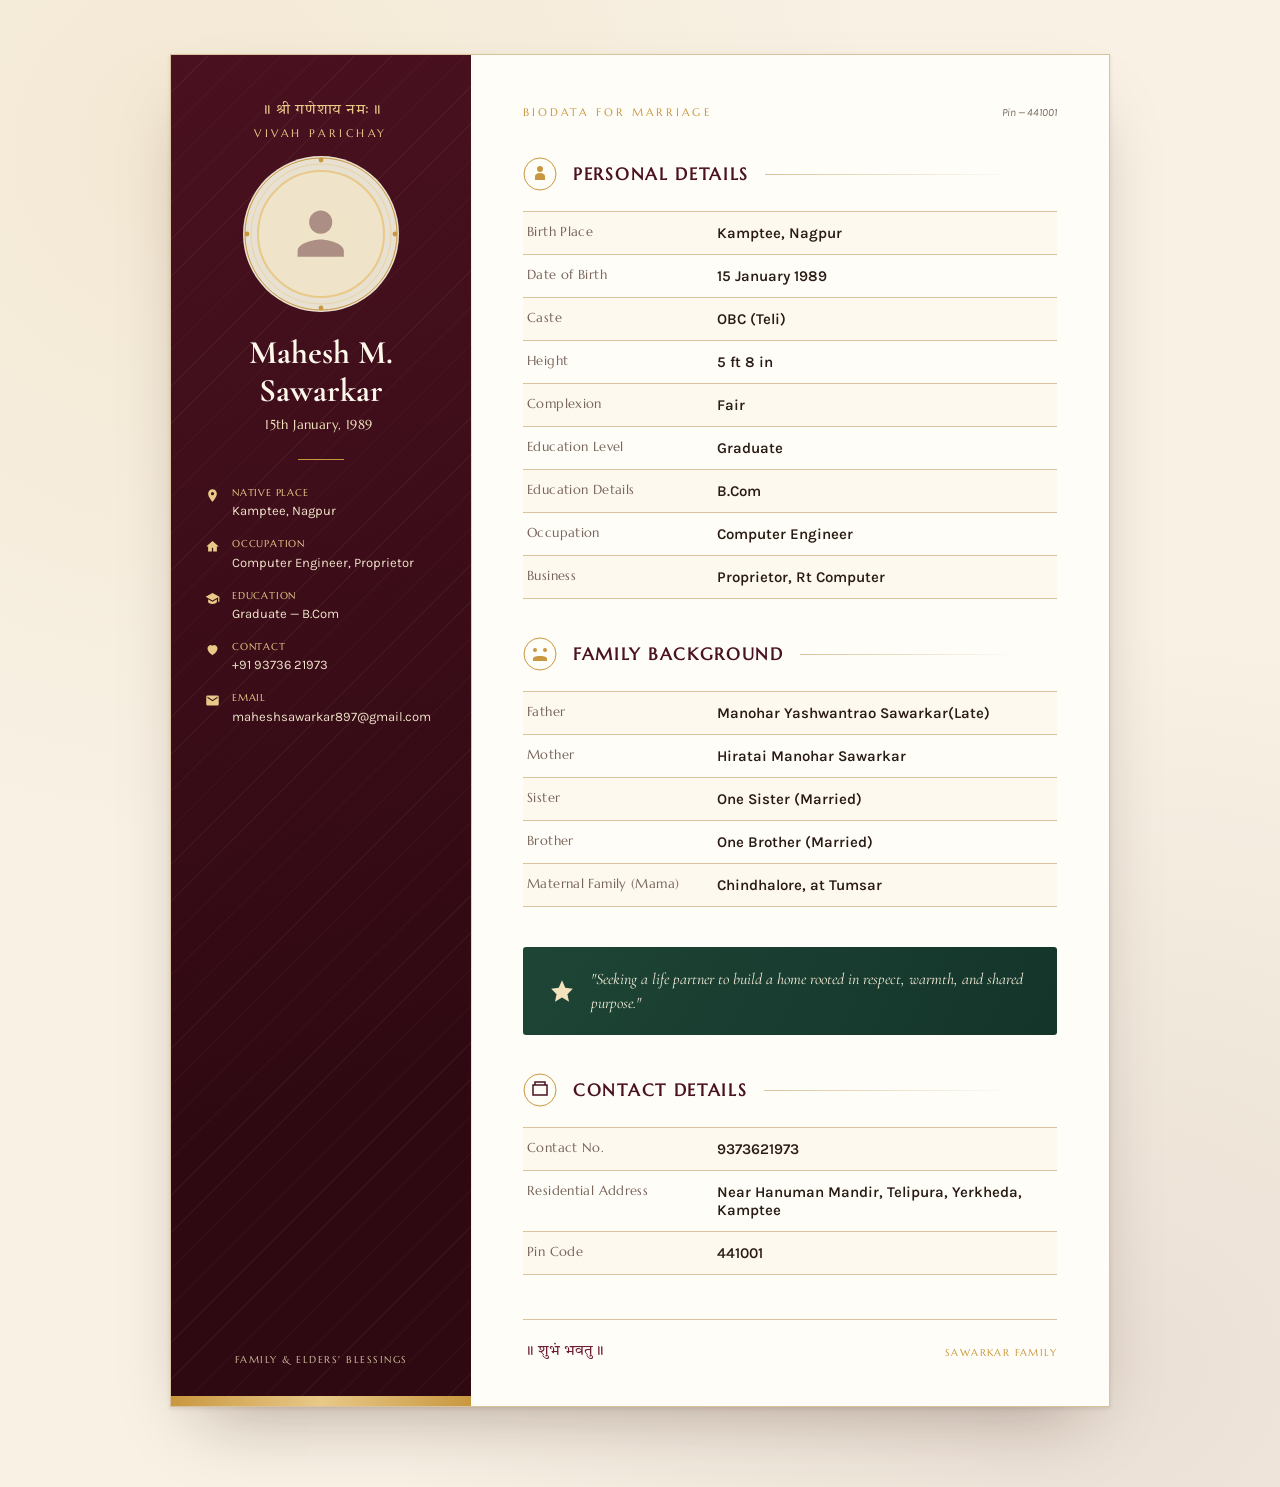
==== mahesh_biodata.html @ 09697fba "Fix: Complete and repair HTML structure - remove truncated content and fix broken imports" ====
<!DOCTYPE html>
<html lang="en">
<head>
<meta charset="UTF-8">
<meta name="viewport" content="width=device-width, initial-scale=1.0">
<title>Mahesh M. Sawarkar — Biodata</title>
<style>
  @import url('https://fonts.googleapis.com/css2?family=Cormorant+Garamond:ital,wght@0,500;0,600;0,700;1,500;1,600&family=Marcellus&family=Karla:wght@400;500;600;700&family=Tiro+Devanagari+Hindi&display=swap');

  :root{
    --maroon: #4a1120;
    --maroon-deep: #2e0912;
    --maroon-soft: #6e1c30;
    --gold: #c9973f;
    --gold-light: #e8c988;
    --gold-pale: #f3e3bd;
    --ivory: #f8f1e4;
    --ivory-2: #efe3c9;
    --ink: #2a1c14;
    --ink-soft: #77645a;
    --line: #d9c39c;
    --emerald: #1e4536;
  }

  *{ box-sizing:border-box; }
  html,body{ margin:0; }

  body{
    background: var(--ivory);
    background-image:
      radial-gradient(circle at 15% 10%, rgba(201,151,63,0.10) 0, transparent 40%),
      radial-gradient(circle at 88% 92%, rgba(74,17,32,0.08) 0, transparent 42%);
    font-family:'Karla', sans-serif;
    color: var(--ink);
    padding: 54px 20px 80px;
  }

  .sheet{
    max-width: 940px;
    margin: 0 auto;
    display:grid;
    grid-template-columns: 300px 1fr;
    background:#fffdf8;
    box-shadow: 0 2px 4px rgba(50,15,10,0.10), 0 34px 70px -30px rgba(50,15,10,0.35);
    position:relative;
    border: 1px solid var(--line);
  }

  /* ===== SIDEBAR ===== */
  .sidebar{
    position:relative;
    background: linear-gradient(165deg, var(--maroon) 0%, var(--maroon-deep) 78%);
    color: var(--ivory);
    padding: 46px 34px 40px;
    overflow:hidden;
    display:flex;
    flex-direction:column;
    align-items:center;
    text-align:center;
  }

  .sidebar::before{
    content:"";
    position:absolute; inset:0;
    background-image: repeating-linear-gradient(135deg, rgba(232,201,136,0.05) 0px, rgba(232,201,136,0.05) 1px, transparent 1px, transparent 26px);
    pointer-events:none;
  }

  .sidebar::after{
    content:"";
    position:absolute;
    left:0; right:0; bottom:0;
    height: 10px;
    background: linear-gradient(to right, var(--gold), var(--gold-light), var(--gold));
  }

  .medallion{
    position:relative;
    width: 156px; height:156px;
    margin-bottom: 22px;
    z-index:1;
    background: #e8e0d0;
    border-radius: 50%;
    display: flex;
    align-items: center;
    justify-content: center;
  }

  .medallion svg{ position:absolute; inset:0; width:100%; height:100%; }
  
  .photo-disc{
    position:absolute;
    inset: 14px;
    border-radius:50%;
    background: var(--ivory-2);
    border: 2px solid var(--gold-light);
    display:flex; 
    align-items:center; 
    justify-content:center;
    overflow:hidden;
  }
  
  .photo-disc svg{ width:56%; height:56%; fill: var(--maroon); opacity:0.4; position:static; }

  .kicker-dev{
    font-family:'Tiro Devanagari Hindi', serif;
    font-size: 15px;
    color: var(--gold-light);
    letter-spacing: 0.04em;
    margin-bottom: 6px;
    z-index:1;
  }

  .kicker{
    font-family:'Marcellus', serif;
    font-size: 10.5px;
    letter-spacing: 0.34em;
    text-transform:uppercase;
    color: var(--gold-light);
    margin-bottom: 16px;
    z-index:1;
  }

  .sidebar h1{
    font-family:'Cormorant Garamond', serif;
    font-weight:700;
    font-size: 33px;
    line-height:1.15;
    margin: 0 0 6px;
    color: #fdf7ea;
    z-index:1;
  }

  .sidebar .dob{
    font-family:'Marcellus', serif;
    font-size: 13px;
    color: var(--gold-pale);
    letter-spacing:0.03em;
    margin-bottom: 26px;
    z-index:1;
  }

  .side-divider{
    width: 46px; height:1px;
    background: var(--gold);
    margin-bottom: 26px;
    z-index:1;
  }

  .quickfacts{
    width:100%;
    display:flex;
    flex-direction:column;
    gap: 16px;
    text-align:left;
    z-index:1;
  }
  
  .qf-item{
    display:flex;
    align-items:flex-start;
    gap: 12px;
  }
  
  .qf-item svg{
    width:15px; height:15px;
    fill: var(--gold-light);
    flex-shrink:0;
    margin-top:2px;
  }
  
  .qf-item .qf-text{
    font-size: 13px;
    line-height:1.45;
    color: var(--ivory-2);
  }
  
  .qf-item .qf-text b{
    display:block;
    font-family:'Marcellus', serif;
    font-size: 10px;
    letter-spacing:0.08em;
    text-transform:uppercase;
    color: var(--gold-light);
    margin-bottom: 2px;
    font-weight:400;
  }

  .side-foot{
    margin-top: auto;
    padding-top: 30px;
    font-family:'Marcellus', serif;
    font-size: 10px;
    letter-spacing:0.15em;
    color: var(--gold-pale);
    text-transform:uppercase;
    opacity:0.8;
    z-index:1;
  }

  /* ===== MAIN CONTENT ===== */
  .content{
    padding: 50px 52px 44px;
    position:relative;
  }

  .content::before{
    content:"";
    position:absolute; top:36px; bottom:36px; left:0;
    width:1px;
    background: linear-gradient(to bottom, transparent, var(--line), transparent);
  }

  .top-strip{
    display:flex;
    justify-content:space-between;
    align-items:baseline;
    margin-bottom: 6px;
  }
  
  .top-strip .eyebrow{
    font-family:'Marcellus', serif;
    font-size: 11px;
    letter-spacing:0.28em;
    text-transform:uppercase;
    color: var(--gold);
  }
  
  .top-strip .ref{
    font-size: 11px;
    color: var(--ink-soft);
    font-style:italic;
  }

  .section{ margin-top: 38px; }
  .section:first-of-type{ margin-top: 18px; }

  .section-title{
    display:flex;
    align-items:center;
    gap: 16px;
    margin-bottom: 20px;
  }
  
  .section-title .glyph{
    width:34px; height:34px;
    flex-shrink:0;
  }
  
  .section-title .glyph svg{ width:100%; height:100%; }
  
  .section-title h2{
    font-family:'Marcellus', serif;
    font-size: 17px;
    letter-spacing:0.1em;
    text-transform: uppercase;
    color: var(--maroon);
    margin:0;
    white-space:nowrap;
  }
  
  .section-title .rule{
    flex:1;
    height:1px;
    background: linear-gradient(to right, var(--line), transparent 85%);
  }

  .ledger{
    border-top: 1px solid var(--line);
  }
  
  .row{
    display:grid;
    grid-template-columns: 190px 1fr;
    padding: 12px 4px;
    border-bottom: 1px solid var(--line);
  }
  
  .row:nth-child(odd){ background: rgba(201,151,63,0.045); }
  
  .row .label{
    font-family:'Marcellus', serif;
    font-size: 12.5px;
    letter-spacing:0.03em;
    color: var(--ink-soft);
  }
  
  .row .value{
    font-size: 15px;
    color: var(--ink);
    font-weight: 600;
  }

  .highlight-band{
    margin-top: 40px;
    background: linear-gradient(120deg, var(--emerald), #14352a);
    border-radius: 3px;
    padding: 20px 26px;
    display:flex;
    align-items:center;
    gap: 16px;
    color: var(--gold-pale);
  }
  
  .highlight-band svg{ width:26px; height:26px; fill:var(--gold-light); flex-shrink:0; }
  
  .highlight-band .htext{
    font-family:'Cormorant Garamond', serif;
    font-style: italic;
    font-size: 16px;
    line-height:1.5;
    color: #f3ecd8;
  }

  .content-footer{
    margin-top: 44px;
    padding-top: 22px;
    border-top: 1px solid var(--line);
    display:flex;
    justify-content:space-between;
    align-items:center;
  }
  
  .content-footer .om{
    font-family:'Tiro Devanagari Hindi', serif;
    font-size: 15px;
    color: var(--maroon-soft);
  }
  
  .content-footer .stamp{
    font-family:'Marcellus', serif;
    font-size: 10px;
    letter-spacing:0.14em;
    text-transform:uppercase;
    color: var(--gold);
  }

  @media (max-width: 760px){
    .sheet{ grid-template-columns: 1fr; }
    .content::before{ display:none; }
    .content{ padding: 40px 26px 34px; }
    .sidebar{ padding: 40px 26px 34px; }
    .row{ grid-template-columns: 140px 1fr; }
  }

  @media print{
    body{ padding:0; background:#fff; }
    .sheet{ box-shadow:none; border:none; grid-template-columns: 260px 1fr; }
  }
</style>
</head>
<body>

<div class="sheet">

  <!-- ============ SIDEBAR ============ -->
  <aside class="sidebar">

    <div class="kicker-dev">॥ श्री गणेशाय नमः ॥</div>
    <div class="kicker">Vivah Parichay</div>

    <div class="medallion">
      <svg viewBox="0 0 156 156">
        <circle cx="78" cy="78" r="76" fill="none" stroke="#c9973f" stroke-width="1"/>
        <circle cx="78" cy="78" r="70" fill="none" stroke="#e8c988" stroke-width="0.6"/>
        <g fill="none" stroke="#c9973f" stroke-width="0.6">
          <circle cx="78" cy="4" r="2.4" fill="#c9973f" stroke="none"/>
          <circle cx="78" cy="152" r="2.4" fill="#c9973f" stroke="none"/>
          <circle cx="4" cy="78" r="2.4" fill="#c9973f" stroke="none"/>
          <circle cx="152" cy="78" r="2.4" fill="#c9973f" stroke="none"/>
        </g>
      </svg>
      <div class="photo-disc">
        <svg viewBox="0 0 24 24" xmlns="http://www.w3.org/2000/svg">
          <path d="M12 12c2.21 0 4-1.79 4-4s-1.79-4-4-4-4 1.79-4 4 1.79 4 4 4zm0 2c-2.67 0-8 1.34-8 4v2h16v-2c0-2.66-5.33-4-8-4z"/>
        </svg>
      </div>
    </div>

    <h1>Mahesh M. Sawarkar</h1>
    <div class="dob">15th January, 1989&nbsp;</div>

    <div class="side-divider"></div>
    <div class="quickfacts">
      <div class="qf-item">
        <svg viewBox="0 0 24 24"><path d="M12 2C8.1 2 5 5.1 5 9c0 5.2 7 13 7 13s7-7.8 7-13c0-3.9-3.1-7-7-7zm0 9.5A2.5 2.5 0 1 1 12 6.5a2.5 2.5 0 0 1 0 5z"/></svg>
        <div class="qf-text"><b>Native Place</b>Kamptee, Nagpur</div>
      </div>
      <div class="qf-item">
        <svg viewBox="0 0 24 24"><path d="M12 3 2 12h3v8h6v-6h2v6h6v-8h3z"/></svg>
        <div class="qf-text"><b>Occupation</b>Computer Engineer, Proprietor</div>
      </div>
      <div class="qf-item">
        <svg viewBox="0 0 24 24"><path d="M12 3 1 9l11 6 9-4.9V17h2V9L12 3zM5 13.2V17c0 2 3 3.6 7 3.6s7-1.6 7-3.6v-3.8l-7 3.8-7-3.8z"/></svg>
        <div class="qf-text"><b>Education</b>Graduate — B.Com</div>
      </div>
      <div class="qf-item">
        <svg viewBox="0 0 24 24"><path d="M12 21s-8-4.6-8-11a5 5 0 0 1 8-4 5 5 0 0 1 8 4c0 6.4-8 11-8 11z"/></svg>
        <div class="qf-text"><b>Contact</b>+91 93736 21973</div>
      </div>
      <div class="qf-item">
        <svg viewBox="0 0 24 24"><path d="M20 4H4a2 2 0 0 0-2 2v12a2 2 0 0 0 2 2h16a2 2 0 0 0 2-2V6a2 2 0 0 0-2-2zm0 4l-8 5-8-5V6l8 5 8-5v2z"/></svg>
        <div class="qf-text"><b>Email</b>maheshsawarkar897@gmail.com</div>
      </div>
    </div>

    <div class="side-foot">Family &amp; Elders' Blessings</div>
  </aside>

  <!-- ============ CONTENT ============ -->
  <div class="content">

    <div class="top-strip">
      <span class="eyebrow">Biodata for Marriage</span>
      <span class="ref">Pin — 441001</span>
    </div>

    <div class="section">
      <div class="section-title">
        <span class="glyph">
          <svg viewBox="0 0 34 34">
            <circle cx="17" cy="17" r="16" fill="none" stroke="#c9973f" stroke-width="1"/>
            <circle cx="17" cy="12" r="3" fill="#c9973f"/>
            <path d="M17 16c-3 0-5 1.5-5 3v4h10v-4c0-1.5-2-3-5-3z" fill="#c9973f"/>
          </svg>
        </span>
        <h2>Personal Details</h2>
        <span class="rule"></span>
      </div>
      <div class="ledger">
        <div class="row"><div class="label">Birth Place</div><div class="value">Kamptee, Nagpur</div></div>
        <div class="row"><div class="label">Date of Birth</div><div class="value">15 January 1989</div></div>
        <div class="row"><div class="label">Caste</div><div class="value">OBC (Teli)</div></div>
        <div class="row"><div class="label">Height</div><div class="value">5 ft 8 in</div></div>
        <div class="row"><div class="label">Complexion</div><div class="value">Fair</div></div>
        <div class="row"><div class="label">Education Level</div><div class="value">Graduate</div></div>
        <div class="row"><div class="label">Education Details</div><div class="value">B.Com</div></div>
        <div class="row"><div class="label">Occupation</div><div class="value">Computer Engineer</div></div>
        <div class="row"><div class="label">Business</div><div class="value">Proprietor, Rt Computer</div></div>
      </div>
    </div>

    <div class="section">
      <div class="section-title">
        <span class="glyph">
          <svg viewBox="0 0 34 34">
            <circle cx="17" cy="17" r="16" fill="none" stroke="#c9973f" stroke-width="1"/>
            <circle cx="12" cy="13" r="2" fill="#c9973f"/>
            <circle cx="22" cy="13" r="2" fill="#c9973f"/>
            <path d="M10 22c0-2 2-3 7-3s7 1 7 3v2H10z" fill="#c9973f"/>
          </svg>
        </span>
        <h2>Family Background</h2>
        <span class="rule"></span>
      </div>
      <div class="ledger">
        <div class="row"><div class="label">Father</div><div class="value">Manohar Yashwantrao Sawarkar(Late)</div></div>
        <div class="row"><div class="label">Mother</div><div class="value">Hiratai Manohar Sawarkar</div></div>
        <div class="row"><div class="label">Sister</div><div class="value">One Sister (Married)</div></div>
        <div class="row"><div class="label">Brother</div><div class="value">One Brother (Married)</div></div>
        <div class="row"><div class="label">Maternal Family (Mama)</div><div class="value">Chindhalore, at Tumsar</div></div>
      </div>
    </div>

    <div class="highlight-band">
      <svg viewBox="0 0 24 24"><path d="M12 2 9 9l-7 1 5 5-1.5 7L12 18l6.5 4L17 15l5-5-7-1z" fill="currentColor"/></svg>
      <div class="htext">"Seeking a life partner to build a home rooted in respect, warmth, and shared purpose."</div>
    </div>

    <div class="section">
      <div class="section-title">
        <span class="glyph">
          <svg viewBox="0 0 34 34">
            <circle cx="17" cy="17" r="16" fill="none" stroke="#c9973f" stroke-width="1"/>
            <rect x="10" y="12" width="14" height="10" fill="none" stroke="#4a1120" stroke-width="1.5"/>
            <path d="M12 12V9h10v3" fill="none" stroke="#4a1120" stroke-width="1.5"/>
          </svg>
        </span>
        <h2>Contact Details</h2>
        <span class="rule"></span>
      </div>
      <div class="ledger">
        <div class="row"><div class="label">Contact No.</div><div class="value">9373621973</div></div>
        <div class="row"><div class="label">Residential Address</div><div class="value">Near Hanuman Mandir, Telipura, Yerkheda, Kamptee</div></div>
        <div class="row"><div class="label">Pin Code</div><div class="value">441001</div></div>
      </div>
    </div>

    <div class="content-footer">
      <span class="om">॥ शुभं भवतु ॥</span>
      <span class="stamp">Sawarkar Family</span>
    </div>

  </div>

</div>

</body>
</html>
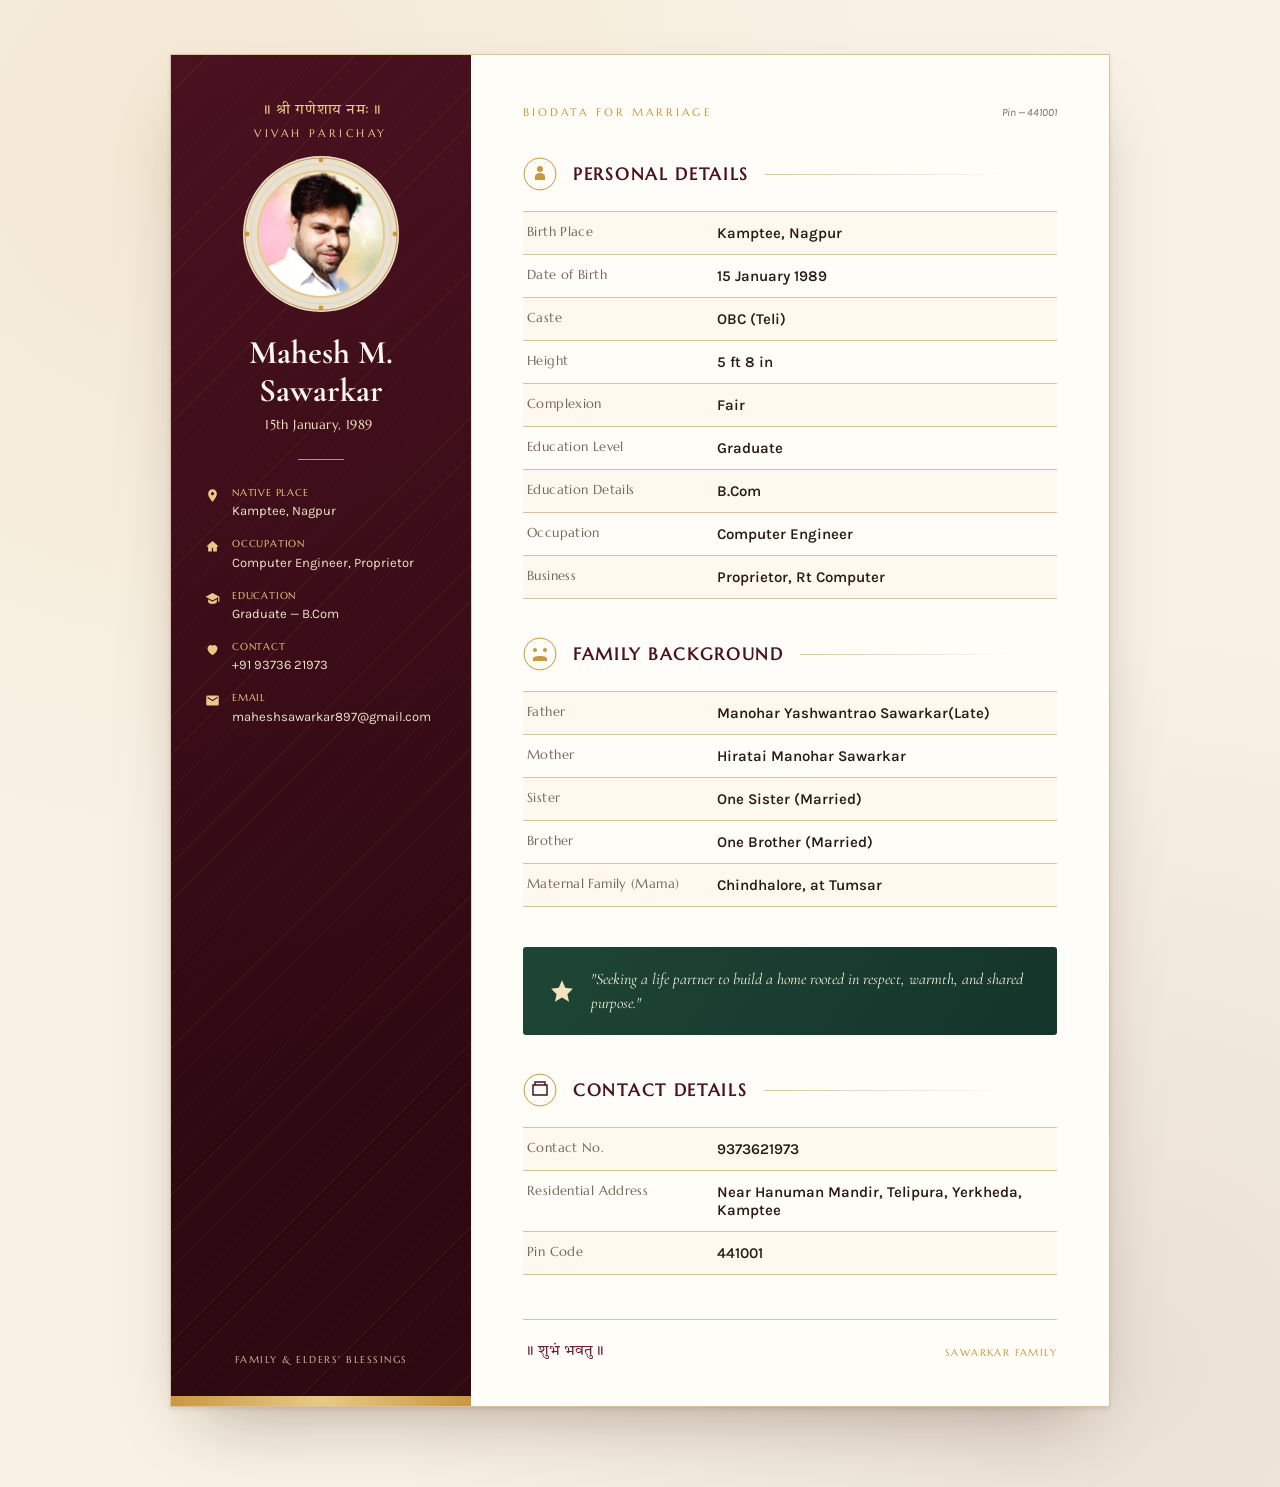
==== commit a1a0c7ff: "Add image.jpeg to profile photo section" ====
--- a/mahesh_biodata.html
+++ b/mahesh_biodata.html
@@ -100,6 +100,13 @@
     overflow:hidden;
   }
   
+  .photo-disc img{ 
+    width: 100%; 
+    height: 100%; 
+    object-fit: cover; 
+    border-radius: 50%;
+  }
+  
   .photo-disc svg{ width:56%; height:56%; fill: var(--maroon); opacity:0.4; position:static; }
 
   .kicker-dev{
@@ -371,9 +378,7 @@
         </g>
       </svg>
       <div class="photo-disc">
-        <svg viewBox="0 0 24 24" xmlns="http://www.w3.org/2000/svg">
-          <path d="M12 12c2.21 0 4-1.79 4-4s-1.79-4-4-4-4 1.79-4 4 1.79 4 4 4zm0 2c-2.67 0-8 1.34-8 4v2h16v-2c0-2.66-5.33-4-8-4z"/>
-        </svg>
+        <img src="image.jpeg" alt="Mahesh M. Sawarkar">
       </div>
     </div>
 
@@ -496,4 +501,4 @@
 </div>
 
 </body>
-</html>+</html>
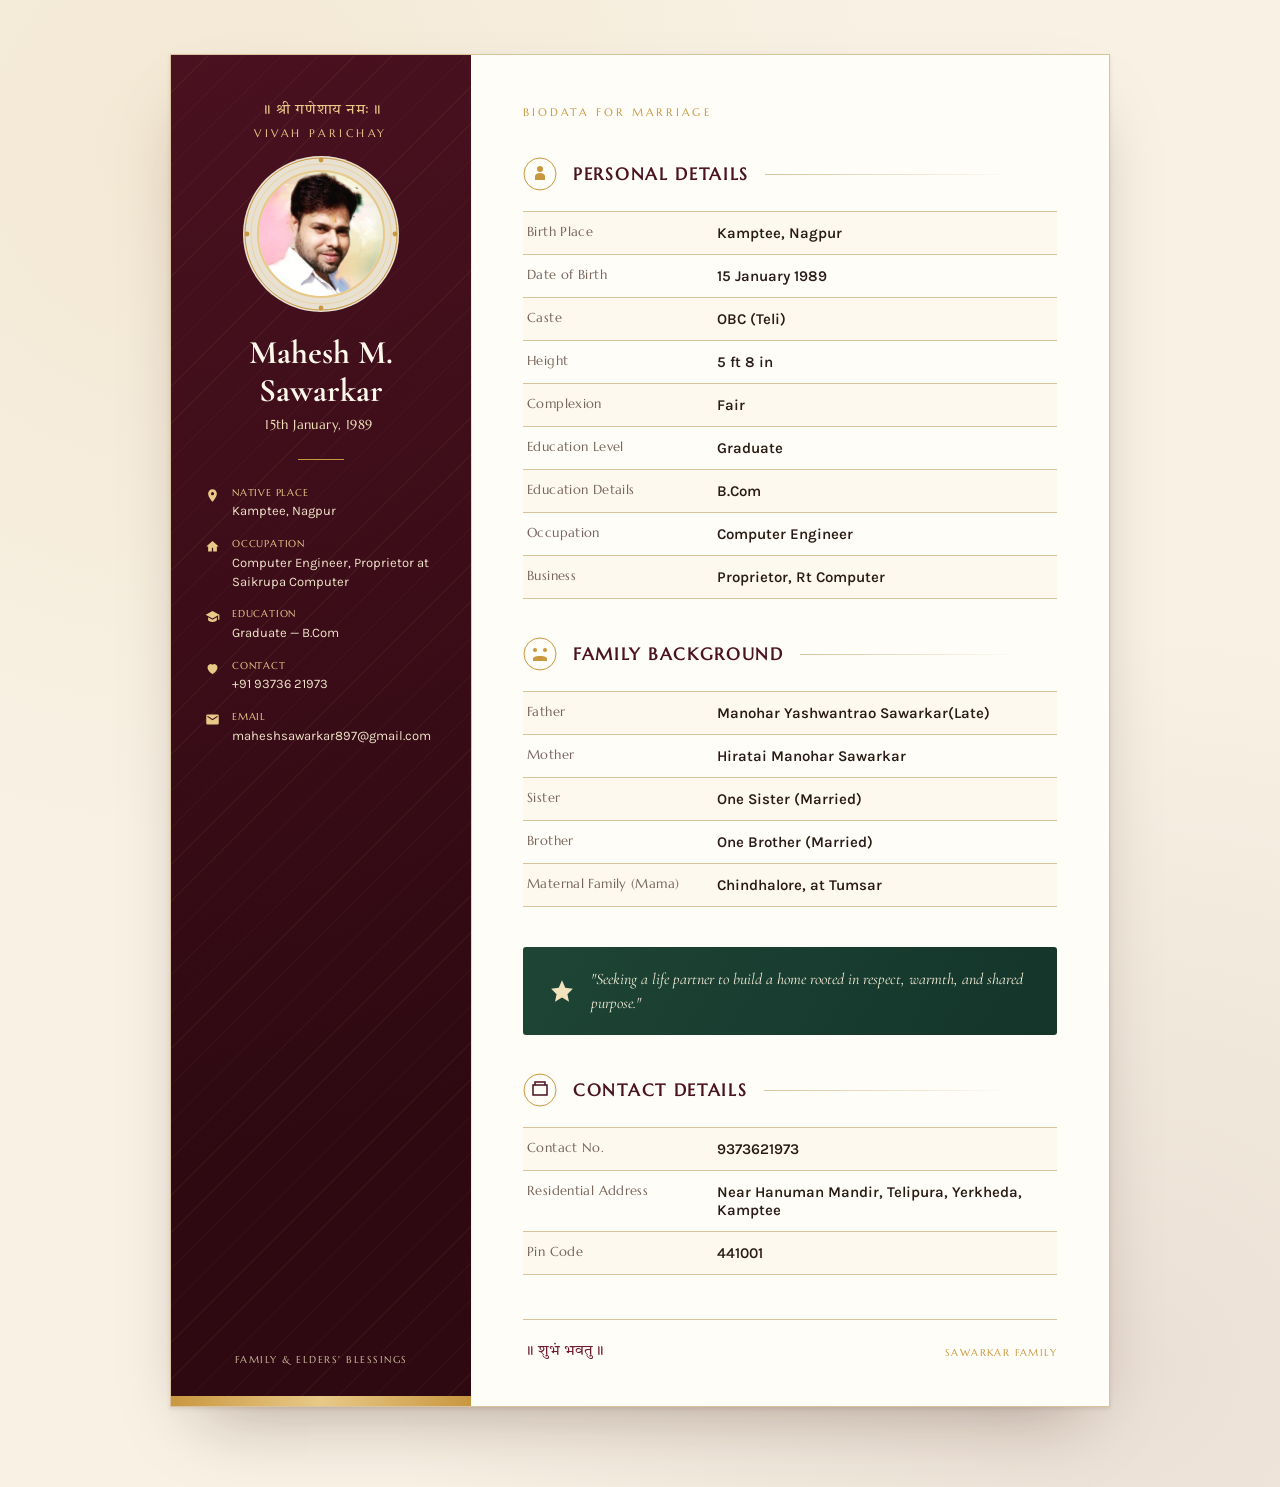
==== commit 006adbc6: "Update mahesh_biodata.html" ====
--- a/mahesh_biodata.html
+++ b/mahesh_biodata.html
@@ -393,7 +393,7 @@
       </div>
       <div class="qf-item">
         <svg viewBox="0 0 24 24"><path d="M12 3 2 12h3v8h6v-6h2v6h6v-8h3z"/></svg>
-        <div class="qf-text"><b>Occupation</b>Computer Engineer, Proprietor</div>
+        <div class="qf-text"><b>Occupation</b>Computer Engineer, Proprietor at Saikrupa Computer</div>
       </div>
       <div class="qf-item">
         <svg viewBox="0 0 24 24"><path d="M12 3 1 9l11 6 9-4.9V17h2V9L12 3zM5 13.2V17c0 2 3 3.6 7 3.6s7-1.6 7-3.6v-3.8l-7 3.8-7-3.8z"/></svg>
@@ -417,7 +417,7 @@
 
     <div class="top-strip">
       <span class="eyebrow">Biodata for Marriage</span>
-      <span class="ref">Pin — 441001</span>
+      <span class="ref"> </span>
     </div>
 
     <div class="section">
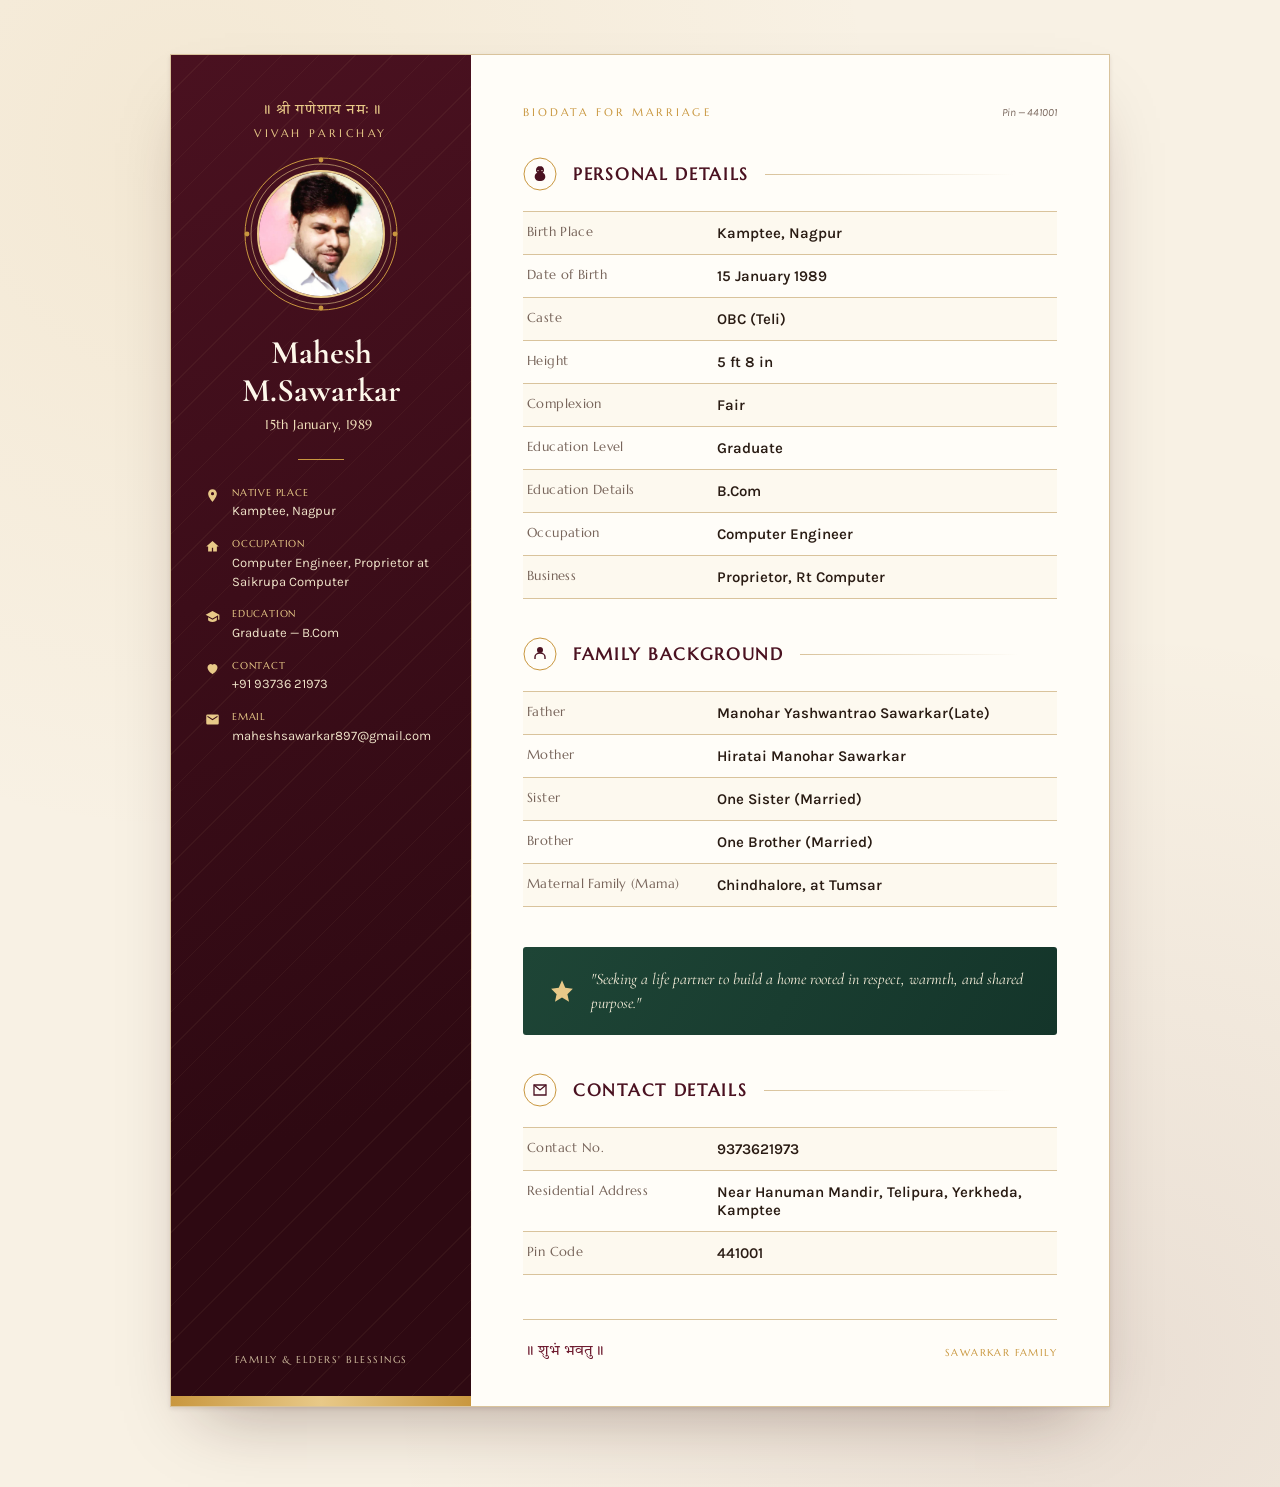
==== commit 02c23801: "Update biodata HTML styles, pin code, and add image update script" ====
--- a/mahesh_biodata.html
+++ b/mahesh_biodata.html
@@ -79,35 +79,25 @@
     width: 156px; height:156px;
     margin-bottom: 22px;
     z-index:1;
-    background: #e8e0d0;
-    border-radius: 50%;
-    display: flex;
-    align-items: center;
-    justify-content: center;
-  }
-
+  }
   .medallion svg{ position:absolute; inset:0; width:100%; height:100%; }
-  
+  .medallion .frame{ animation:none; }
   .photo-disc{
     position:absolute;
     inset: 14px;
     border-radius:50%;
     background: var(--ivory-2);
     border: 2px solid var(--gold-light);
-    display:flex; 
-    align-items:center; 
-    justify-content:center;
+    display:flex; align-items:center; justify-content:center;
     overflow:hidden;
   }
-  
-  .photo-disc img{ 
-    width: 100%; 
-    height: 100%; 
-    object-fit: cover; 
-    border-radius: 50%;
-  }
-  
   .photo-disc svg{ width:56%; height:56%; fill: var(--maroon); opacity:0.4; position:static; }
+  .photo-disc img{
+    width:100%;
+    height:100%;
+    object-fit:cover;
+    display:block;
+  }
 
   .kicker-dev{
     font-family:'Tiro Devanagari Hindi', serif;
@@ -162,26 +152,22 @@
     text-align:left;
     z-index:1;
   }
-  
   .qf-item{
     display:flex;
     align-items:flex-start;
     gap: 12px;
   }
-  
   .qf-item svg{
     width:15px; height:15px;
     fill: var(--gold-light);
     flex-shrink:0;
     margin-top:2px;
   }
-  
   .qf-item .qf-text{
     font-size: 13px;
     line-height:1.45;
     color: var(--ivory-2);
   }
-  
   .qf-item .qf-text b{
     display:block;
     font-family:'Marcellus', serif;
@@ -224,7 +210,6 @@
     align-items:baseline;
     margin-bottom: 6px;
   }
-  
   .top-strip .eyebrow{
     font-family:'Marcellus', serif;
     font-size: 11px;
@@ -232,7 +217,6 @@
     text-transform:uppercase;
     color: var(--gold);
   }
-  
   .top-strip .ref{
     font-size: 11px;
     color: var(--ink-soft);
@@ -248,14 +232,11 @@
     gap: 16px;
     margin-bottom: 20px;
   }
-  
   .section-title .glyph{
     width:34px; height:34px;
     flex-shrink:0;
   }
-  
   .section-title .glyph svg{ width:100%; height:100%; }
-  
   .section-title h2{
     font-family:'Marcellus', serif;
     font-size: 17px;
@@ -265,7 +246,6 @@
     margin:0;
     white-space:nowrap;
   }
-  
   .section-title .rule{
     flex:1;
     height:1px;
@@ -275,23 +255,19 @@
   .ledger{
     border-top: 1px solid var(--line);
   }
-  
   .row{
     display:grid;
     grid-template-columns: 190px 1fr;
     padding: 12px 4px;
     border-bottom: 1px solid var(--line);
   }
-  
   .row:nth-child(odd){ background: rgba(201,151,63,0.045); }
-  
   .row .label{
     font-family:'Marcellus', serif;
     font-size: 12.5px;
     letter-spacing:0.03em;
     color: var(--ink-soft);
   }
-  
   .row .value{
     font-size: 15px;
     color: var(--ink);
@@ -308,9 +284,7 @@
     gap: 16px;
     color: var(--gold-pale);
   }
-  
   .highlight-band svg{ width:26px; height:26px; fill:var(--gold-light); flex-shrink:0; }
-  
   .highlight-band .htext{
     font-family:'Cormorant Garamond', serif;
     font-style: italic;
@@ -327,13 +301,11 @@
     justify-content:space-between;
     align-items:center;
   }
-  
   .content-footer .om{
     font-family:'Tiro Devanagari Hindi', serif;
     font-size: 15px;
     color: var(--maroon-soft);
   }
-  
   .content-footer .stamp{
     font-family:'Marcellus', serif;
     font-size: 10px;
@@ -382,7 +354,7 @@
       </div>
     </div>
 
-    <h1>Mahesh M. Sawarkar</h1>
+    <h1>Mahesh M.Sawarkar</h1>
     <div class="dob">15th January, 1989&nbsp;</div>
 
     <div class="side-divider"></div>
@@ -404,7 +376,7 @@
         <div class="qf-text"><b>Contact</b>+91 93736 21973</div>
       </div>
       <div class="qf-item">
-        <svg viewBox="0 0 24 24"><path d="M20 4H4a2 2 0 0 0-2 2v12a2 2 0 0 0 2 2h16a2 2 0 0 0 2-2V6a2 2 0 0 0-2-2zm0 4l-8 5-8-5V6l8 5 8-5v2z"/></svg>
+        <svg viewBox="0 0 24 24"><path d="M20 4H4a2 2 0 0 0-2 2v12a2 2 0 0 0 2 2h16a2 2 0 0 0 2-2V6a2 2 0 0 0-2-2zm0 4-8 5-8-5V6l8 5 8-5v2z"/></svg>
         <div class="qf-text"><b>Email</b>maheshsawarkar897@gmail.com</div>
       </div>
     </div>
@@ -417,18 +389,12 @@
 
     <div class="top-strip">
       <span class="eyebrow">Biodata for Marriage</span>
-      <span class="ref"> </span>
+      <span class="ref">Pin — 441001</span>
     </div>
 
     <div class="section">
       <div class="section-title">
-        <span class="glyph">
-          <svg viewBox="0 0 34 34">
-            <circle cx="17" cy="17" r="16" fill="none" stroke="#c9973f" stroke-width="1"/>
-            <circle cx="17" cy="12" r="3" fill="#c9973f"/>
-            <path d="M17 16c-3 0-5 1.5-5 3v4h10v-4c0-1.5-2-3-5-3z" fill="#c9973f"/>
-          </svg>
-        </span>
+        <span class="glyph"><svg viewBox="0 0 34 34"><circle cx="17" cy="17" r="16" fill="none" stroke="#c9973f" stroke-width="1"/><path d="M17 9c-2.5 0-4 1.8-4 4 0 1.3.5 2.2 1.3 2.8-1.3.5-2.6 1.8-2.6 4 0 2.6 2.3 4.3 5.3 4.3s5.3-1.7 5.3-4.3c0-2.2-1.3-3.5-2.6-4 .8-.6 1.3-1.5 1.3-2.8 0-2.2-1.5-4-4-4z" fill="#4a1120"/><circle cx="15" cy="13.6" r="0.7" fill="#f8f1e4"/><circle cx="19" cy="13.6" r="0.7" fill="#f8f1e4"/></svg></span>
         <h2>Personal Details</h2>
         <span class="rule"></span>
       </div>
@@ -447,14 +413,7 @@
 
     <div class="section">
       <div class="section-title">
-        <span class="glyph">
-          <svg viewBox="0 0 34 34">
-            <circle cx="17" cy="17" r="16" fill="none" stroke="#c9973f" stroke-width="1"/>
-            <circle cx="12" cy="13" r="2" fill="#c9973f"/>
-            <circle cx="22" cy="13" r="2" fill="#c9973f"/>
-            <path d="M10 22c0-2 2-3 7-3s7 1 7 3v2H10z" fill="#c9973f"/>
-          </svg>
-        </span>
+        <span class="glyph"><svg viewBox="0 0 34 34"><circle cx="17" cy="17" r="16" fill="none" stroke="#c9973f" stroke-width="1"/><path d="M12 22v-2c0-2.2 2.2-4 5-4s5 1.8 5 4v2" fill="none" stroke="#4a1120" stroke-width="1.4"/><circle cx="17" cy="13" r="3" fill="#4a1120"/></svg></span>
         <h2>Family Background</h2>
         <span class="rule"></span>
       </div>
@@ -468,19 +427,13 @@
     </div>
 
     <div class="highlight-band">
-      <svg viewBox="0 0 24 24"><path d="M12 2 9 9l-7 1 5 5-1.5 7L12 18l6.5 4L17 15l5-5-7-1z" fill="currentColor"/></svg>
+      <svg viewBox="0 0 24 24"><path d="M12 2 9 9l-7 1 5 5-1.5 7L12 18l6.5 4L17 15l5-5-7-1z"/></svg>
       <div class="htext">"Seeking a life partner to build a home rooted in respect, warmth, and shared purpose."</div>
     </div>
 
     <div class="section">
       <div class="section-title">
-        <span class="glyph">
-          <svg viewBox="0 0 34 34">
-            <circle cx="17" cy="17" r="16" fill="none" stroke="#c9973f" stroke-width="1"/>
-            <rect x="10" y="12" width="14" height="10" fill="none" stroke="#4a1120" stroke-width="1.5"/>
-            <path d="M12 12V9h10v3" fill="none" stroke="#4a1120" stroke-width="1.5"/>
-          </svg>
-        </span>
+        <span class="glyph"><svg viewBox="0 0 34 34"><circle cx="17" cy="17" r="16" fill="none" stroke="#c9973f" stroke-width="1"/><path d="M11 12h12v10H11z" fill="none" stroke="#4a1120" stroke-width="1.3"/><path d="M11 12l6 5 6-5" fill="none" stroke="#4a1120" stroke-width="1.3"/></svg></span>
         <h2>Contact Details</h2>
         <span class="rule"></span>
       </div>
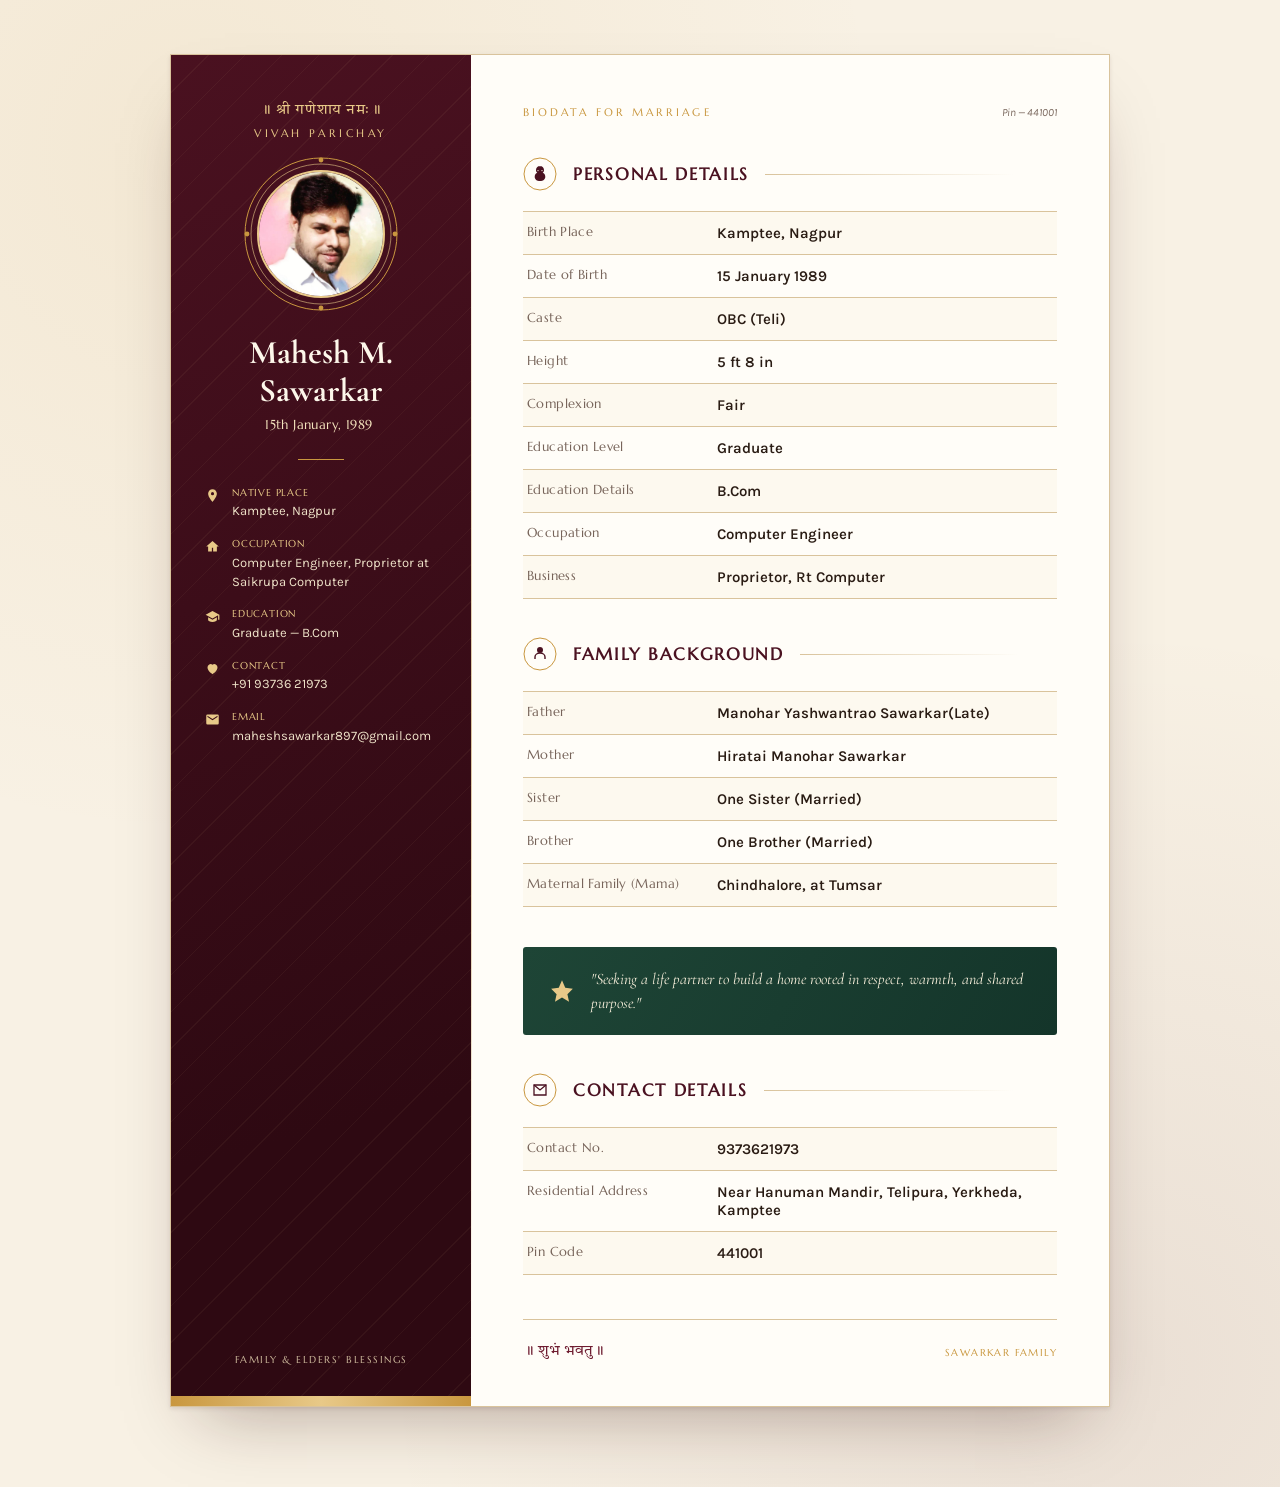
==== commit 3d778fed: "Fix spacing in name header" ====
--- a/mahesh_biodata.html
+++ b/mahesh_biodata.html
@@ -354,7 +354,7 @@
       </div>
     </div>
 
-    <h1>Mahesh M.Sawarkar</h1>
+    <h1>Mahesh M. Sawarkar</h1>
     <div class="dob">15th January, 1989&nbsp;</div>
 
     <div class="side-divider"></div>
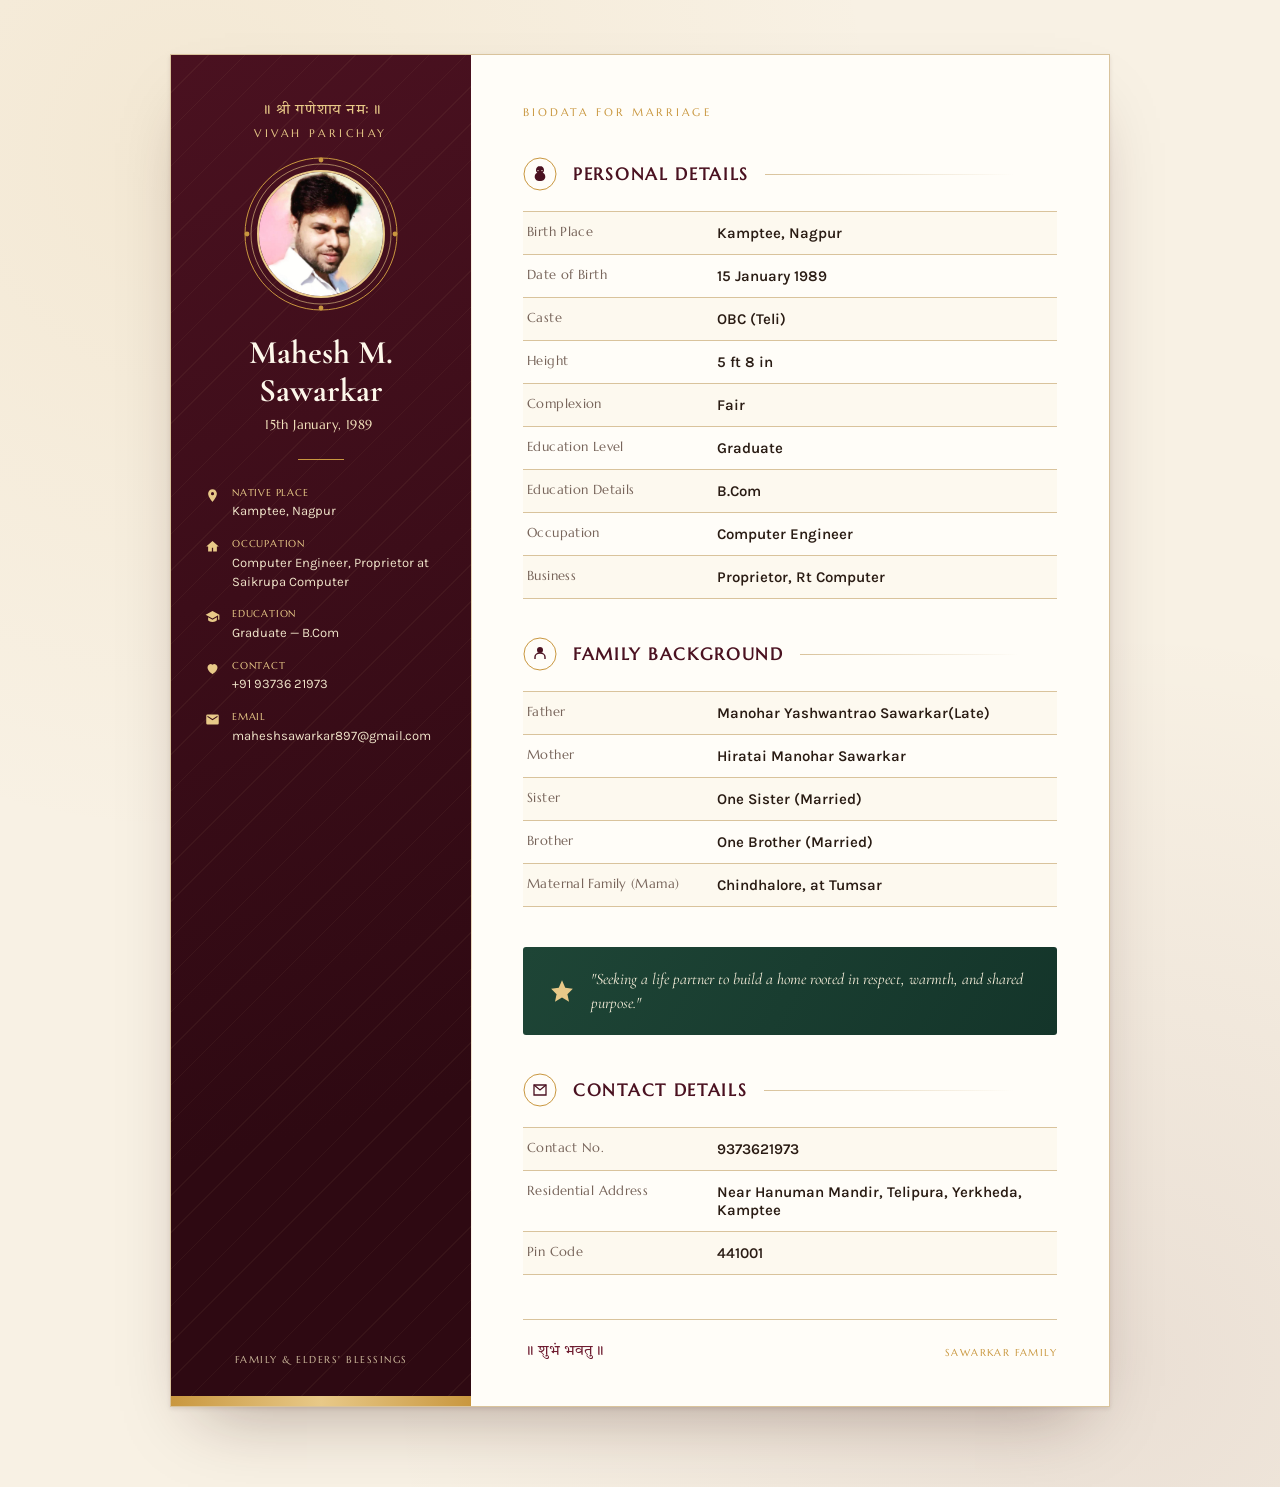
==== commit 54212c81: "Update biodata HTML formatting, indentation, and structure" ====
--- a/mahesh_biodata.html
+++ b/mahesh_biodata.html
@@ -1,457 +1,631 @@
 <!DOCTYPE html>
 <html lang="en">
+
 <head>
-<meta charset="UTF-8">
-<meta name="viewport" content="width=device-width, initial-scale=1.0">
-<title>Mahesh M. Sawarkar — Biodata</title>
-<style>
-  @import url('https://fonts.googleapis.com/css2?family=Cormorant+Garamond:ital,wght@0,500;0,600;0,700;1,500;1,600&family=Marcellus&family=Karla:wght@400;500;600;700&family=Tiro+Devanagari+Hindi&display=swap');
-
-  :root{
-    --maroon: #4a1120;
-    --maroon-deep: #2e0912;
-    --maroon-soft: #6e1c30;
-    --gold: #c9973f;
-    --gold-light: #e8c988;
-    --gold-pale: #f3e3bd;
-    --ivory: #f8f1e4;
-    --ivory-2: #efe3c9;
-    --ink: #2a1c14;
-    --ink-soft: #77645a;
-    --line: #d9c39c;
-    --emerald: #1e4536;
-  }
-
-  *{ box-sizing:border-box; }
-  html,body{ margin:0; }
-
-  body{
-    background: var(--ivory);
-    background-image:
-      radial-gradient(circle at 15% 10%, rgba(201,151,63,0.10) 0, transparent 40%),
-      radial-gradient(circle at 88% 92%, rgba(74,17,32,0.08) 0, transparent 42%);
-    font-family:'Karla', sans-serif;
-    color: var(--ink);
-    padding: 54px 20px 80px;
-  }
-
-  .sheet{
-    max-width: 940px;
-    margin: 0 auto;
-    display:grid;
-    grid-template-columns: 300px 1fr;
-    background:#fffdf8;
-    box-shadow: 0 2px 4px rgba(50,15,10,0.10), 0 34px 70px -30px rgba(50,15,10,0.35);
-    position:relative;
-    border: 1px solid var(--line);
-  }
-
-  /* ===== SIDEBAR ===== */
-  .sidebar{
-    position:relative;
-    background: linear-gradient(165deg, var(--maroon) 0%, var(--maroon-deep) 78%);
-    color: var(--ivory);
-    padding: 46px 34px 40px;
-    overflow:hidden;
-    display:flex;
-    flex-direction:column;
-    align-items:center;
-    text-align:center;
-  }
-
-  .sidebar::before{
-    content:"";
-    position:absolute; inset:0;
-    background-image: repeating-linear-gradient(135deg, rgba(232,201,136,0.05) 0px, rgba(232,201,136,0.05) 1px, transparent 1px, transparent 26px);
-    pointer-events:none;
-  }
-
-  .sidebar::after{
-    content:"";
-    position:absolute;
-    left:0; right:0; bottom:0;
-    height: 10px;
-    background: linear-gradient(to right, var(--gold), var(--gold-light), var(--gold));
-  }
-
-  .medallion{
-    position:relative;
-    width: 156px; height:156px;
-    margin-bottom: 22px;
-    z-index:1;
-  }
-  .medallion svg{ position:absolute; inset:0; width:100%; height:100%; }
-  .medallion .frame{ animation:none; }
-  .photo-disc{
-    position:absolute;
-    inset: 14px;
-    border-radius:50%;
-    background: var(--ivory-2);
-    border: 2px solid var(--gold-light);
-    display:flex; align-items:center; justify-content:center;
-    overflow:hidden;
-  }
-  .photo-disc svg{ width:56%; height:56%; fill: var(--maroon); opacity:0.4; position:static; }
-  .photo-disc img{
-    width:100%;
-    height:100%;
-    object-fit:cover;
-    display:block;
-  }
-
-  .kicker-dev{
-    font-family:'Tiro Devanagari Hindi', serif;
-    font-size: 15px;
-    color: var(--gold-light);
-    letter-spacing: 0.04em;
-    margin-bottom: 6px;
-    z-index:1;
-  }
-
-  .kicker{
-    font-family:'Marcellus', serif;
-    font-size: 10.5px;
-    letter-spacing: 0.34em;
-    text-transform:uppercase;
-    color: var(--gold-light);
-    margin-bottom: 16px;
-    z-index:1;
-  }
-
-  .sidebar h1{
-    font-family:'Cormorant Garamond', serif;
-    font-weight:700;
-    font-size: 33px;
-    line-height:1.15;
-    margin: 0 0 6px;
-    color: #fdf7ea;
-    z-index:1;
-  }
-
-  .sidebar .dob{
-    font-family:'Marcellus', serif;
-    font-size: 13px;
-    color: var(--gold-pale);
-    letter-spacing:0.03em;
-    margin-bottom: 26px;
-    z-index:1;
-  }
-
-  .side-divider{
-    width: 46px; height:1px;
-    background: var(--gold);
-    margin-bottom: 26px;
-    z-index:1;
-  }
-
-  .quickfacts{
-    width:100%;
-    display:flex;
-    flex-direction:column;
-    gap: 16px;
-    text-align:left;
-    z-index:1;
-  }
-  .qf-item{
-    display:flex;
-    align-items:flex-start;
-    gap: 12px;
-  }
-  .qf-item svg{
-    width:15px; height:15px;
-    fill: var(--gold-light);
-    flex-shrink:0;
-    margin-top:2px;
-  }
-  .qf-item .qf-text{
-    font-size: 13px;
-    line-height:1.45;
-    color: var(--ivory-2);
-  }
-  .qf-item .qf-text b{
-    display:block;
-    font-family:'Marcellus', serif;
-    font-size: 10px;
-    letter-spacing:0.08em;
-    text-transform:uppercase;
-    color: var(--gold-light);
-    margin-bottom: 2px;
-    font-weight:400;
-  }
-
-  .side-foot{
-    margin-top: auto;
-    padding-top: 30px;
-    font-family:'Marcellus', serif;
-    font-size: 10px;
-    letter-spacing:0.15em;
-    color: var(--gold-pale);
-    text-transform:uppercase;
-    opacity:0.8;
-    z-index:1;
-  }
-
-  /* ===== MAIN CONTENT ===== */
-  .content{
-    padding: 50px 52px 44px;
-    position:relative;
-  }
-
-  .content::before{
-    content:"";
-    position:absolute; top:36px; bottom:36px; left:0;
-    width:1px;
-    background: linear-gradient(to bottom, transparent, var(--line), transparent);
-  }
-
-  .top-strip{
-    display:flex;
-    justify-content:space-between;
-    align-items:baseline;
-    margin-bottom: 6px;
-  }
-  .top-strip .eyebrow{
-    font-family:'Marcellus', serif;
-    font-size: 11px;
-    letter-spacing:0.28em;
-    text-transform:uppercase;
-    color: var(--gold);
-  }
-  .top-strip .ref{
-    font-size: 11px;
-    color: var(--ink-soft);
-    font-style:italic;
-  }
-
-  .section{ margin-top: 38px; }
-  .section:first-of-type{ margin-top: 18px; }
-
-  .section-title{
-    display:flex;
-    align-items:center;
-    gap: 16px;
-    margin-bottom: 20px;
-  }
-  .section-title .glyph{
-    width:34px; height:34px;
-    flex-shrink:0;
-  }
-  .section-title .glyph svg{ width:100%; height:100%; }
-  .section-title h2{
-    font-family:'Marcellus', serif;
-    font-size: 17px;
-    letter-spacing:0.1em;
-    text-transform: uppercase;
-    color: var(--maroon);
-    margin:0;
-    white-space:nowrap;
-  }
-  .section-title .rule{
-    flex:1;
-    height:1px;
-    background: linear-gradient(to right, var(--line), transparent 85%);
-  }
-
-  .ledger{
-    border-top: 1px solid var(--line);
-  }
-  .row{
-    display:grid;
-    grid-template-columns: 190px 1fr;
-    padding: 12px 4px;
-    border-bottom: 1px solid var(--line);
-  }
-  .row:nth-child(odd){ background: rgba(201,151,63,0.045); }
-  .row .label{
-    font-family:'Marcellus', serif;
-    font-size: 12.5px;
-    letter-spacing:0.03em;
-    color: var(--ink-soft);
-  }
-  .row .value{
-    font-size: 15px;
-    color: var(--ink);
-    font-weight: 600;
-  }
-
-  .highlight-band{
-    margin-top: 40px;
-    background: linear-gradient(120deg, var(--emerald), #14352a);
-    border-radius: 3px;
-    padding: 20px 26px;
-    display:flex;
-    align-items:center;
-    gap: 16px;
-    color: var(--gold-pale);
-  }
-  .highlight-band svg{ width:26px; height:26px; fill:var(--gold-light); flex-shrink:0; }
-  .highlight-band .htext{
-    font-family:'Cormorant Garamond', serif;
-    font-style: italic;
-    font-size: 16px;
-    line-height:1.5;
-    color: #f3ecd8;
-  }
-
-  .content-footer{
-    margin-top: 44px;
-    padding-top: 22px;
-    border-top: 1px solid var(--line);
-    display:flex;
-    justify-content:space-between;
-    align-items:center;
-  }
-  .content-footer .om{
-    font-family:'Tiro Devanagari Hindi', serif;
-    font-size: 15px;
-    color: var(--maroon-soft);
-  }
-  .content-footer .stamp{
-    font-family:'Marcellus', serif;
-    font-size: 10px;
-    letter-spacing:0.14em;
-    text-transform:uppercase;
-    color: var(--gold);
-  }
-
-  @media (max-width: 760px){
-    .sheet{ grid-template-columns: 1fr; }
-    .content::before{ display:none; }
-    .content{ padding: 40px 26px 34px; }
-    .sidebar{ padding: 40px 26px 34px; }
-    .row{ grid-template-columns: 140px 1fr; }
-  }
-
-  @media print{
-    body{ padding:0; background:#fff; }
-    .sheet{ box-shadow:none; border:none; grid-template-columns: 260px 1fr; }
-  }
-</style>
+  <meta charset="UTF-8">
+  <meta name="viewport" content="width=device-width, initial-scale=1.0">
+  <title>Mahesh M. Sawarkar — Biodata</title>
+  <style>
+    @import url('https://fonts.googleapis.com/css2?family=Cormorant+Garamond:ital,wght@0,500;0,600;0,700;1,500;1,600&family=Marcellus&family=Karla:wght@400;500;600;700&family=Tiro+Devanagari+Hindi&display=swap');
+
+    :root {
+      --maroon: #4a1120;
+      --maroon-deep: #2e0912;
+      --maroon-soft: #6e1c30;
+      --gold: #c9973f;
+      --gold-light: #e8c988;
+      --gold-pale: #f3e3bd;
+      --ivory: #f8f1e4;
+      --ivory-2: #efe3c9;
+      --ink: #2a1c14;
+      --ink-soft: #77645a;
+      --line: #d9c39c;
+      --emerald: #1e4536;
+    }
+
+    * {
+      box-sizing: border-box;
+    }
+
+    html,
+    body {
+      margin: 0;
+    }
+
+    body {
+      background: var(--ivory);
+      background-image:
+        radial-gradient(circle at 15% 10%, rgba(201, 151, 63, 0.10) 0, transparent 40%),
+        radial-gradient(circle at 88% 92%, rgba(74, 17, 32, 0.08) 0, transparent 42%);
+      font-family: 'Karla', sans-serif;
+      color: var(--ink);
+      padding: 54px 20px 80px;
+    }
+
+    .sheet {
+      max-width: 940px;
+      margin: 0 auto;
+      display: grid;
+      grid-template-columns: 300px 1fr;
+      background: #fffdf8;
+      box-shadow: 0 2px 4px rgba(50, 15, 10, 0.10), 0 34px 70px -30px rgba(50, 15, 10, 0.35);
+      position: relative;
+      border: 1px solid var(--line);
+    }
+
+    /* ===== SIDEBAR ===== */
+    .sidebar {
+      position: relative;
+      background: linear-gradient(165deg, var(--maroon) 0%, var(--maroon-deep) 78%);
+      color: var(--ivory);
+      padding: 46px 34px 40px;
+      overflow: hidden;
+      display: flex;
+      flex-direction: column;
+      align-items: center;
+      text-align: center;
+    }
+
+    .sidebar::before {
+      content: "";
+      position: absolute;
+      inset: 0;
+      background-image: repeating-linear-gradient(135deg, rgba(232, 201, 136, 0.05) 0px, rgba(232, 201, 136, 0.05) 1px, transparent 1px, transparent 26px);
+      pointer-events: none;
+    }
+
+    .sidebar::after {
+      content: "";
+      position: absolute;
+      left: 0;
+      right: 0;
+      bottom: 0;
+      height: 10px;
+      background: linear-gradient(to right, var(--gold), var(--gold-light), var(--gold));
+    }
+
+    .medallion {
+      position: relative;
+      width: 156px;
+      height: 156px;
+      margin-bottom: 22px;
+      z-index: 1;
+    }
+
+    .medallion svg {
+      position: absolute;
+      inset: 0;
+      width: 100%;
+      height: 100%;
+    }
+
+    .medallion .frame {
+      animation: none;
+    }
+
+    .photo-disc {
+      position: absolute;
+      inset: 14px;
+      border-radius: 50%;
+      background: var(--ivory-2);
+      border: 2px solid var(--gold-light);
+      display: flex;
+      align-items: center;
+      justify-content: center;
+      overflow: hidden;
+    }
+
+    .photo-disc svg {
+      width: 56%;
+      height: 56%;
+      fill: var(--maroon);
+      opacity: 0.4;
+      position: static;
+    }
+
+    .photo-disc img {
+      width: 100%;
+      height: 100%;
+      object-fit: cover;
+      display: block;
+    }
+
+    .kicker-dev {
+      font-family: 'Tiro Devanagari Hindi', serif;
+      font-size: 15px;
+      color: var(--gold-light);
+      letter-spacing: 0.04em;
+      margin-bottom: 6px;
+      z-index: 1;
+    }
+
+    .kicker {
+      font-family: 'Marcellus', serif;
+      font-size: 10.5px;
+      letter-spacing: 0.34em;
+      text-transform: uppercase;
+      color: var(--gold-light);
+      margin-bottom: 16px;
+      z-index: 1;
+    }
+
+    .sidebar h1 {
+      font-family: 'Cormorant Garamond', serif;
+      font-weight: 700;
+      font-size: 33px;
+      line-height: 1.15;
+      margin: 0 0 6px;
+      color: #fdf7ea;
+      z-index: 1;
+    }
+
+    .sidebar .dob {
+      font-family: 'Marcellus', serif;
+      font-size: 13px;
+      color: var(--gold-pale);
+      letter-spacing: 0.03em;
+      margin-bottom: 26px;
+      z-index: 1;
+    }
+
+    .side-divider {
+      width: 46px;
+      height: 1px;
+      background: var(--gold);
+      margin-bottom: 26px;
+      z-index: 1;
+    }
+
+    .quickfacts {
+      width: 100%;
+      display: flex;
+      flex-direction: column;
+      gap: 16px;
+      text-align: left;
+      z-index: 1;
+    }
+
+    .qf-item {
+      display: flex;
+      align-items: flex-start;
+      gap: 12px;
+    }
+
+    .qf-item svg {
+      width: 15px;
+      height: 15px;
+      fill: var(--gold-light);
+      flex-shrink: 0;
+      margin-top: 2px;
+    }
+
+    .qf-item .qf-text {
+      font-size: 13px;
+      line-height: 1.45;
+      color: var(--ivory-2);
+    }
+
+    .qf-item .qf-text b {
+      display: block;
+      font-family: 'Marcellus', serif;
+      font-size: 10px;
+      letter-spacing: 0.08em;
+      text-transform: uppercase;
+      color: var(--gold-light);
+      margin-bottom: 2px;
+      font-weight: 400;
+    }
+
+    .side-foot {
+      margin-top: auto;
+      padding-top: 30px;
+      font-family: 'Marcellus', serif;
+      font-size: 10px;
+      letter-spacing: 0.15em;
+      color: var(--gold-pale);
+      text-transform: uppercase;
+      opacity: 0.8;
+      z-index: 1;
+    }
+
+    /* ===== MAIN CONTENT ===== */
+    .content {
+      padding: 50px 52px 44px;
+      position: relative;
+    }
+
+    .content::before {
+      content: "";
+      position: absolute;
+      top: 36px;
+      bottom: 36px;
+      left: 0;
+      width: 1px;
+      background: linear-gradient(to bottom, transparent, var(--line), transparent);
+    }
+
+    .top-strip {
+      display: flex;
+      justify-content: space-between;
+      align-items: baseline;
+      margin-bottom: 6px;
+    }
+
+    .top-strip .eyebrow {
+      font-family: 'Marcellus', serif;
+      font-size: 11px;
+      letter-spacing: 0.28em;
+      text-transform: uppercase;
+      color: var(--gold);
+    }
+
+    .top-strip .ref {
+      font-size: 11px;
+      color: var(--ink-soft);
+      font-style: italic;
+    }
+
+    .section {
+      margin-top: 38px;
+    }
+
+    .section:first-of-type {
+      margin-top: 18px;
+    }
+
+    .section-title {
+      display: flex;
+      align-items: center;
+      gap: 16px;
+      margin-bottom: 20px;
+    }
+
+    .section-title .glyph {
+      width: 34px;
+      height: 34px;
+      flex-shrink: 0;
+    }
+
+    .section-title .glyph svg {
+      width: 100%;
+      height: 100%;
+    }
+
+    .section-title h2 {
+      font-family: 'Marcellus', serif;
+      font-size: 17px;
+      letter-spacing: 0.1em;
+      text-transform: uppercase;
+      color: var(--maroon);
+      margin: 0;
+      white-space: nowrap;
+    }
+
+    .section-title .rule {
+      flex: 1;
+      height: 1px;
+      background: linear-gradient(to right, var(--line), transparent 85%);
+    }
+
+    .ledger {
+      border-top: 1px solid var(--line);
+    }
+
+    .row {
+      display: grid;
+      grid-template-columns: 190px 1fr;
+      padding: 12px 4px;
+      border-bottom: 1px solid var(--line);
+    }
+
+    .row:nth-child(odd) {
+      background: rgba(201, 151, 63, 0.045);
+    }
+
+    .row .label {
+      font-family: 'Marcellus', serif;
+      font-size: 12.5px;
+      letter-spacing: 0.03em;
+      color: var(--ink-soft);
+    }
+
+    .row .value {
+      font-size: 15px;
+      color: var(--ink);
+      font-weight: 600;
+    }
+
+    .highlight-band {
+      margin-top: 40px;
+      background: linear-gradient(120deg, var(--emerald), #14352a);
+      border-radius: 3px;
+      padding: 20px 26px;
+      display: flex;
+      align-items: center;
+      gap: 16px;
+      color: var(--gold-pale);
+    }
+
+    .highlight-band svg {
+      width: 26px;
+      height: 26px;
+      fill: var(--gold-light);
+      flex-shrink: 0;
+    }
+
+    .highlight-band .htext {
+      font-family: 'Cormorant Garamond', serif;
+      font-style: italic;
+      font-size: 16px;
+      line-height: 1.5;
+      color: #f3ecd8;
+    }
+
+    .content-footer {
+      margin-top: 44px;
+      padding-top: 22px;
+      border-top: 1px solid var(--line);
+      display: flex;
+      justify-content: space-between;
+      align-items: center;
+    }
+
+    .content-footer .om {
+      font-family: 'Tiro Devanagari Hindi', serif;
+      font-size: 15px;
+      color: var(--maroon-soft);
+    }
+
+    .content-footer .stamp {
+      font-family: 'Marcellus', serif;
+      font-size: 10px;
+      letter-spacing: 0.14em;
+      text-transform: uppercase;
+      color: var(--gold);
+    }
+
+    @media (max-width: 760px) {
+      .sheet {
+        grid-template-columns: 1fr;
+      }
+
+      .content::before {
+        display: none;
+      }
+
+      .content {
+        padding: 40px 26px 34px;
+      }
+
+      .sidebar {
+        padding: 40px 26px 34px;
+      }
+
+      .row {
+        grid-template-columns: 140px 1fr;
+      }
+    }
+
+    @media print {
+      body {
+        padding: 0;
+        background: #fff;
+      }
+
+      .sheet {
+        box-shadow: none;
+        border: none;
+        grid-template-columns: 260px 1fr;
+      }
+    }
+  </style>
 </head>
+
 <body>
 
-<div class="sheet">
-
-  <!-- ============ SIDEBAR ============ -->
-  <aside class="sidebar">
-
-    <div class="kicker-dev">॥ श्री गणेशाय नमः ॥</div>
-    <div class="kicker">Vivah Parichay</div>
-
-    <div class="medallion">
-      <svg viewBox="0 0 156 156">
-        <circle cx="78" cy="78" r="76" fill="none" stroke="#c9973f" stroke-width="1"/>
-        <circle cx="78" cy="78" r="70" fill="none" stroke="#e8c988" stroke-width="0.6"/>
-        <g fill="none" stroke="#c9973f" stroke-width="0.6">
-          <circle cx="78" cy="4" r="2.4" fill="#c9973f" stroke="none"/>
-          <circle cx="78" cy="152" r="2.4" fill="#c9973f" stroke="none"/>
-          <circle cx="4" cy="78" r="2.4" fill="#c9973f" stroke="none"/>
-          <circle cx="152" cy="78" r="2.4" fill="#c9973f" stroke="none"/>
-        </g>
-      </svg>
-      <div class="photo-disc">
-        <img src="image.jpeg" alt="Mahesh M. Sawarkar">
-      </div>
+  <div class="sheet">
+
+    <!-- ============ SIDEBAR ============ -->
+    <aside class="sidebar">
+
+      <div class="kicker-dev">॥ श्री गणेशाय नमः ॥</div>
+      <div class="kicker">Vivah Parichay</div>
+
+      <div class="medallion">
+        <svg viewBox="0 0 156 156">
+          <circle cx="78" cy="78" r="76" fill="none" stroke="#c9973f" stroke-width="1" />
+          <circle cx="78" cy="78" r="70" fill="none" stroke="#e8c988" stroke-width="0.6" />
+          <g fill="none" stroke="#c9973f" stroke-width="0.6">
+            <circle cx="78" cy="4" r="2.4" fill="#c9973f" stroke="none" />
+            <circle cx="78" cy="152" r="2.4" fill="#c9973f" stroke="none" />
+            <circle cx="4" cy="78" r="2.4" fill="#c9973f" stroke="none" />
+            <circle cx="152" cy="78" r="2.4" fill="#c9973f" stroke="none" />
+          </g>
+        </svg>
+        <div class="photo-disc">
+          <img src="image.jpeg" alt="Mahesh M. Sawarkar">
+        </div>
+      </div>
+
+      <h1>Mahesh M. Sawarkar</h1>
+      <div class="dob">15th January, 1989&nbsp;</div>
+
+      <div class="side-divider"></div>
+      <div class="quickfacts">
+        <div class="qf-item">
+          <svg viewBox="0 0 24 24">
+            <path
+              d="M12 2C8.1 2 5 5.1 5 9c0 5.2 7 13 7 13s7-7.8 7-13c0-3.9-3.1-7-7-7zm0 9.5A2.5 2.5 0 1 1 12 6.5a2.5 2.5 0 0 1 0 5z" />
+          </svg>
+          <div class="qf-text"><b>Native Place</b>Kamptee, Nagpur</div>
+        </div>
+        <div class="qf-item">
+          <svg viewBox="0 0 24 24">
+            <path d="M12 3 2 12h3v8h6v-6h2v6h6v-8h3z" />
+          </svg>
+          <div class="qf-text"><b>Occupation</b>Computer Engineer, Proprietor at Saikrupa Computer</div>
+        </div>
+        <div class="qf-item">
+          <svg viewBox="0 0 24 24">
+            <path d="M12 3 1 9l11 6 9-4.9V17h2V9L12 3zM5 13.2V17c0 2 3 3.6 7 3.6s7-1.6 7-3.6v-3.8l-7 3.8-7-3.8z" />
+          </svg>
+          <div class="qf-text"><b>Education</b>Graduate — B.Com</div>
+        </div>
+        <div class="qf-item">
+          <svg viewBox="0 0 24 24">
+            <path d="M12 21s-8-4.6-8-11a5 5 0 0 1 8-4 5 5 0 0 1 8 4c0 6.4-8 11-8 11z" />
+          </svg>
+          <div class="qf-text"><b>Contact</b>+91 93736 21973</div>
+        </div>
+        <div class="qf-item">
+          <svg viewBox="0 0 24 24">
+            <path
+              d="M20 4H4a2 2 0 0 0-2 2v12a2 2 0 0 0 2 2h16a2 2 0 0 0 2-2V6a2 2 0 0 0-2-2zm0 4-8 5-8-5V6l8 5 8-5v2z" />
+          </svg>
+          <div class="qf-text"><b>Email</b>maheshsawarkar897@gmail.com</div>
+        </div>
+      </div>
+
+      <div class="side-foot">Family &amp; Elders' Blessings</div>
+    </aside>
+
+    <!-- ============ CONTENT ============ -->
+    <div class="content">
+
+      <div class="top-strip">
+        <span class="eyebrow">Biodata for Marriage</span>
+        <span class="ref"></span>
+      </div>
+
+      <div class="section">
+        <div class="section-title">
+          <span class="glyph"><svg viewBox="0 0 34 34">
+              <circle cx="17" cy="17" r="16" fill="none" stroke="#c9973f" stroke-width="1" />
+              <path
+                d="M17 9c-2.5 0-4 1.8-4 4 0 1.3.5 2.2 1.3 2.8-1.3.5-2.6 1.8-2.6 4 0 2.6 2.3 4.3 5.3 4.3s5.3-1.7 5.3-4.3c0-2.2-1.3-3.5-2.6-4 .8-.6 1.3-1.5 1.3-2.8 0-2.2-1.5-4-4-4z"
+                fill="#4a1120" />
+              <circle cx="15" cy="13.6" r="0.7" fill="#f8f1e4" />
+              <circle cx="19" cy="13.6" r="0.7" fill="#f8f1e4" />
+            </svg></span>
+          <h2>Personal Details</h2>
+          <span class="rule"></span>
+        </div>
+        <div class="ledger">
+          <div class="row">
+            <div class="label">Birth Place</div>
+            <div class="value">Kamptee, Nagpur</div>
+          </div>
+          <div class="row">
+            <div class="label">Date of Birth</div>
+            <div class="value">15 January 1989</div>
+          </div>
+          <div class="row">
+            <div class="label">Caste</div>
+            <div class="value">OBC (Teli)</div>
+          </div>
+          <div class="row">
+            <div class="label">Height</div>
+            <div class="value">5 ft 8 in</div>
+          </div>
+          <div class="row">
+            <div class="label">Complexion</div>
+            <div class="value">Fair</div>
+          </div>
+          <div class="row">
+            <div class="label">Education Level</div>
+            <div class="value">Graduate</div>
+          </div>
+          <div class="row">
+            <div class="label">Education Details</div>
+            <div class="value">B.Com</div>
+          </div>
+          <div class="row">
+            <div class="label">Occupation</div>
+            <div class="value">Computer Engineer</div>
+          </div>
+          <div class="row">
+            <div class="label">Business</div>
+            <div class="value">Proprietor, Rt Computer</div>
+          </div>
+        </div>
+      </div>
+
+      <div class="section">
+        <div class="section-title">
+          <span class="glyph"><svg viewBox="0 0 34 34">
+              <circle cx="17" cy="17" r="16" fill="none" stroke="#c9973f" stroke-width="1" />
+              <path d="M12 22v-2c0-2.2 2.2-4 5-4s5 1.8 5 4v2" fill="none" stroke="#4a1120" stroke-width="1.4" />
+              <circle cx="17" cy="13" r="3" fill="#4a1120" />
+            </svg></span>
+          <h2>Family Background</h2>
+          <span class="rule"></span>
+        </div>
+        <div class="ledger">
+          <div class="row">
+            <div class="label">Father</div>
+            <div class="value">Manohar Yashwantrao Sawarkar(Late)</div>
+          </div>
+          <div class="row">
+            <div class="label">Mother</div>
+            <div class="value">Hiratai Manohar Sawarkar</div>
+          </div>
+          <div class="row">
+            <div class="label">Sister</div>
+            <div class="value">One Sister (Married)</div>
+          </div>
+          <div class="row">
+            <div class="label">Brother</div>
+            <div class="value">One Brother (Married)</div>
+          </div>
+          <div class="row">
+            <div class="label">Maternal Family (Mama)</div>
+            <div class="value">Chindhalore, at Tumsar</div>
+          </div>
+        </div>
+      </div>
+
+      <div class="highlight-band">
+        <svg viewBox="0 0 24 24">
+          <path d="M12 2 9 9l-7 1 5 5-1.5 7L12 18l6.5 4L17 15l5-5-7-1z" />
+        </svg>
+        <div class="htext">"Seeking a life partner to build a home rooted in respect, warmth, and shared purpose."</div>
+      </div>
+
+      <div class="section">
+        <div class="section-title">
+          <span class="glyph"><svg viewBox="0 0 34 34">
+              <circle cx="17" cy="17" r="16" fill="none" stroke="#c9973f" stroke-width="1" />
+              <path d="M11 12h12v10H11z" fill="none" stroke="#4a1120" stroke-width="1.3" />
+              <path d="M11 12l6 5 6-5" fill="none" stroke="#4a1120" stroke-width="1.3" />
+            </svg></span>
+          <h2>Contact Details</h2>
+          <span class="rule"></span>
+        </div>
+        <div class="ledger">
+          <div class="row">
+            <div class="label">Contact No.</div>
+            <div class="value">9373621973</div>
+          </div>
+          <div class="row">
+            <div class="label">Residential Address</div>
+            <div class="value">Near Hanuman Mandir, Telipura, Yerkheda, Kamptee</div>
+          </div>
+          <div class="row">
+            <div class="label">Pin Code</div>
+            <div class="value">441001</div>
+          </div>
+        </div>
+      </div>
+
+      <div class="content-footer">
+        <span class="om">॥ शुभं भवतु ॥</span>
+        <span class="stamp">Sawarkar Family</span>
+      </div>
+
     </div>
 
-    <h1>Mahesh M. Sawarkar</h1>
-    <div class="dob">15th January, 1989&nbsp;</div>
-
-    <div class="side-divider"></div>
-    <div class="quickfacts">
-      <div class="qf-item">
-        <svg viewBox="0 0 24 24"><path d="M12 2C8.1 2 5 5.1 5 9c0 5.2 7 13 7 13s7-7.8 7-13c0-3.9-3.1-7-7-7zm0 9.5A2.5 2.5 0 1 1 12 6.5a2.5 2.5 0 0 1 0 5z"/></svg>
-        <div class="qf-text"><b>Native Place</b>Kamptee, Nagpur</div>
-      </div>
-      <div class="qf-item">
-        <svg viewBox="0 0 24 24"><path d="M12 3 2 12h3v8h6v-6h2v6h6v-8h3z"/></svg>
-        <div class="qf-text"><b>Occupation</b>Computer Engineer, Proprietor at Saikrupa Computer</div>
-      </div>
-      <div class="qf-item">
-        <svg viewBox="0 0 24 24"><path d="M12 3 1 9l11 6 9-4.9V17h2V9L12 3zM5 13.2V17c0 2 3 3.6 7 3.6s7-1.6 7-3.6v-3.8l-7 3.8-7-3.8z"/></svg>
-        <div class="qf-text"><b>Education</b>Graduate — B.Com</div>
-      </div>
-      <div class="qf-item">
-        <svg viewBox="0 0 24 24"><path d="M12 21s-8-4.6-8-11a5 5 0 0 1 8-4 5 5 0 0 1 8 4c0 6.4-8 11-8 11z"/></svg>
-        <div class="qf-text"><b>Contact</b>+91 93736 21973</div>
-      </div>
-      <div class="qf-item">
-        <svg viewBox="0 0 24 24"><path d="M20 4H4a2 2 0 0 0-2 2v12a2 2 0 0 0 2 2h16a2 2 0 0 0 2-2V6a2 2 0 0 0-2-2zm0 4-8 5-8-5V6l8 5 8-5v2z"/></svg>
-        <div class="qf-text"><b>Email</b>maheshsawarkar897@gmail.com</div>
-      </div>
-    </div>
-
-    <div class="side-foot">Family &amp; Elders' Blessings</div>
-  </aside>
-
-  <!-- ============ CONTENT ============ -->
-  <div class="content">
-
-    <div class="top-strip">
-      <span class="eyebrow">Biodata for Marriage</span>
-      <span class="ref">Pin — 441001</span>
-    </div>
-
-    <div class="section">
-      <div class="section-title">
-        <span class="glyph"><svg viewBox="0 0 34 34"><circle cx="17" cy="17" r="16" fill="none" stroke="#c9973f" stroke-width="1"/><path d="M17 9c-2.5 0-4 1.8-4 4 0 1.3.5 2.2 1.3 2.8-1.3.5-2.6 1.8-2.6 4 0 2.6 2.3 4.3 5.3 4.3s5.3-1.7 5.3-4.3c0-2.2-1.3-3.5-2.6-4 .8-.6 1.3-1.5 1.3-2.8 0-2.2-1.5-4-4-4z" fill="#4a1120"/><circle cx="15" cy="13.6" r="0.7" fill="#f8f1e4"/><circle cx="19" cy="13.6" r="0.7" fill="#f8f1e4"/></svg></span>
-        <h2>Personal Details</h2>
-        <span class="rule"></span>
-      </div>
-      <div class="ledger">
-        <div class="row"><div class="label">Birth Place</div><div class="value">Kamptee, Nagpur</div></div>
-        <div class="row"><div class="label">Date of Birth</div><div class="value">15 January 1989</div></div>
-        <div class="row"><div class="label">Caste</div><div class="value">OBC (Teli)</div></div>
-        <div class="row"><div class="label">Height</div><div class="value">5 ft 8 in</div></div>
-        <div class="row"><div class="label">Complexion</div><div class="value">Fair</div></div>
-        <div class="row"><div class="label">Education Level</div><div class="value">Graduate</div></div>
-        <div class="row"><div class="label">Education Details</div><div class="value">B.Com</div></div>
-        <div class="row"><div class="label">Occupation</div><div class="value">Computer Engineer</div></div>
-        <div class="row"><div class="label">Business</div><div class="value">Proprietor, Rt Computer</div></div>
-      </div>
-    </div>
-
-    <div class="section">
-      <div class="section-title">
-        <span class="glyph"><svg viewBox="0 0 34 34"><circle cx="17" cy="17" r="16" fill="none" stroke="#c9973f" stroke-width="1"/><path d="M12 22v-2c0-2.2 2.2-4 5-4s5 1.8 5 4v2" fill="none" stroke="#4a1120" stroke-width="1.4"/><circle cx="17" cy="13" r="3" fill="#4a1120"/></svg></span>
-        <h2>Family Background</h2>
-        <span class="rule"></span>
-      </div>
-      <div class="ledger">
-        <div class="row"><div class="label">Father</div><div class="value">Manohar Yashwantrao Sawarkar(Late)</div></div>
-        <div class="row"><div class="label">Mother</div><div class="value">Hiratai Manohar Sawarkar</div></div>
-        <div class="row"><div class="label">Sister</div><div class="value">One Sister (Married)</div></div>
-        <div class="row"><div class="label">Brother</div><div class="value">One Brother (Married)</div></div>
-        <div class="row"><div class="label">Maternal Family (Mama)</div><div class="value">Chindhalore, at Tumsar</div></div>
-      </div>
-    </div>
-
-    <div class="highlight-band">
-      <svg viewBox="0 0 24 24"><path d="M12 2 9 9l-7 1 5 5-1.5 7L12 18l6.5 4L17 15l5-5-7-1z"/></svg>
-      <div class="htext">"Seeking a life partner to build a home rooted in respect, warmth, and shared purpose."</div>
-    </div>
-
-    <div class="section">
-      <div class="section-title">
-        <span class="glyph"><svg viewBox="0 0 34 34"><circle cx="17" cy="17" r="16" fill="none" stroke="#c9973f" stroke-width="1"/><path d="M11 12h12v10H11z" fill="none" stroke="#4a1120" stroke-width="1.3"/><path d="M11 12l6 5 6-5" fill="none" stroke="#4a1120" stroke-width="1.3"/></svg></span>
-        <h2>Contact Details</h2>
-        <span class="rule"></span>
-      </div>
-      <div class="ledger">
-        <div class="row"><div class="label">Contact No.</div><div class="value">9373621973</div></div>
-        <div class="row"><div class="label">Residential Address</div><div class="value">Near Hanuman Mandir, Telipura, Yerkheda, Kamptee</div></div>
-        <div class="row"><div class="label">Pin Code</div><div class="value">441001</div></div>
-      </div>
-    </div>
-
-    <div class="content-footer">
-      <span class="om">॥ शुभं भवतु ॥</span>
-      <span class="stamp">Sawarkar Family</span>
-    </div>
-
   </div>
 
-</div>
-
 </body>
-</html>
+
+</html>
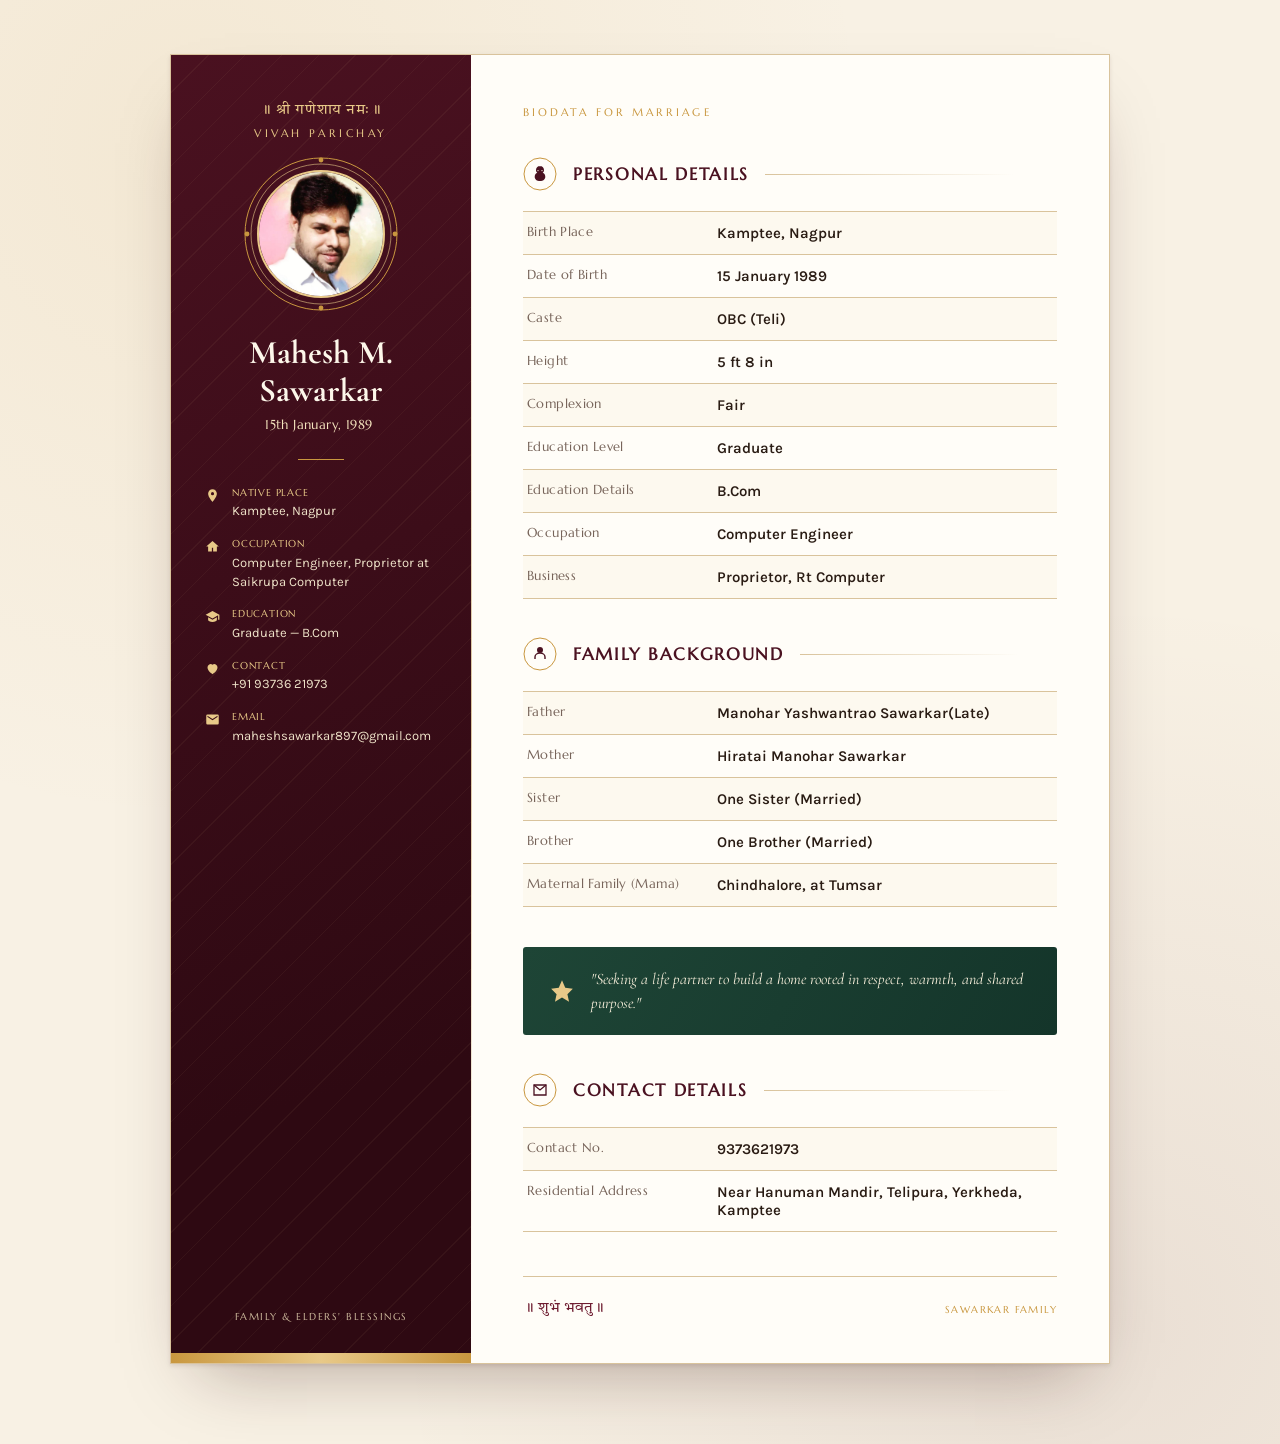
==== commit 94a6f5c3: "Hide top pin reference and bottom pin code row" ====
--- a/mahesh_biodata.html
+++ b/mahesh_biodata.html
@@ -494,7 +494,6 @@
 
       <div class="top-strip">
         <span class="eyebrow">Biodata for Marriage</span>
-        <span class="ref"></span>
       </div>
 
       <div class="section">
@@ -610,10 +609,7 @@
             <div class="label">Residential Address</div>
             <div class="value">Near Hanuman Mandir, Telipura, Yerkheda, Kamptee</div>
           </div>
-          <div class="row">
-            <div class="label">Pin Code</div>
-            <div class="value">441001</div>
-          </div>
+
         </div>
       </div>
 
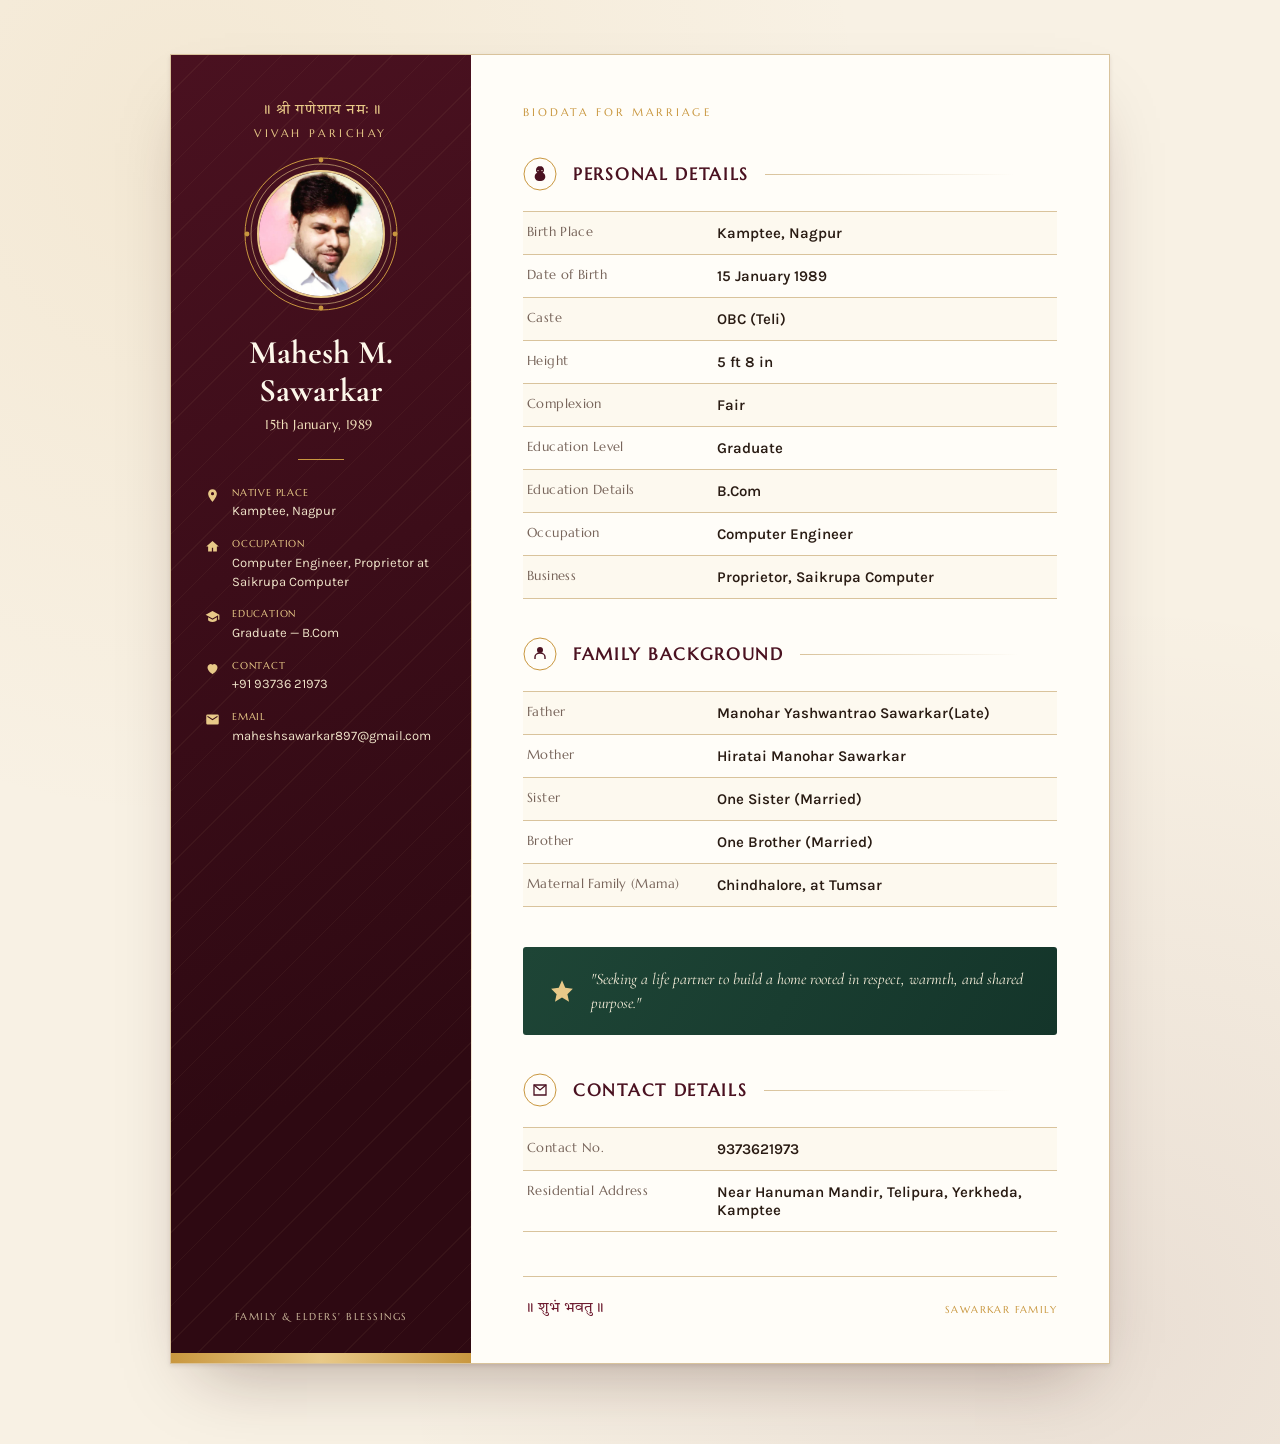
==== commit 873e4f3c: "Update business name to Saikrupa Computer" ====
--- a/mahesh_biodata.html
+++ b/mahesh_biodata.html
@@ -544,7 +544,7 @@
           </div>
           <div class="row">
             <div class="label">Business</div>
-            <div class="value">Proprietor, Rt Computer</div>
+            <div class="value">Proprietor, Saikrupa Computer</div>
           </div>
         </div>
       </div>
